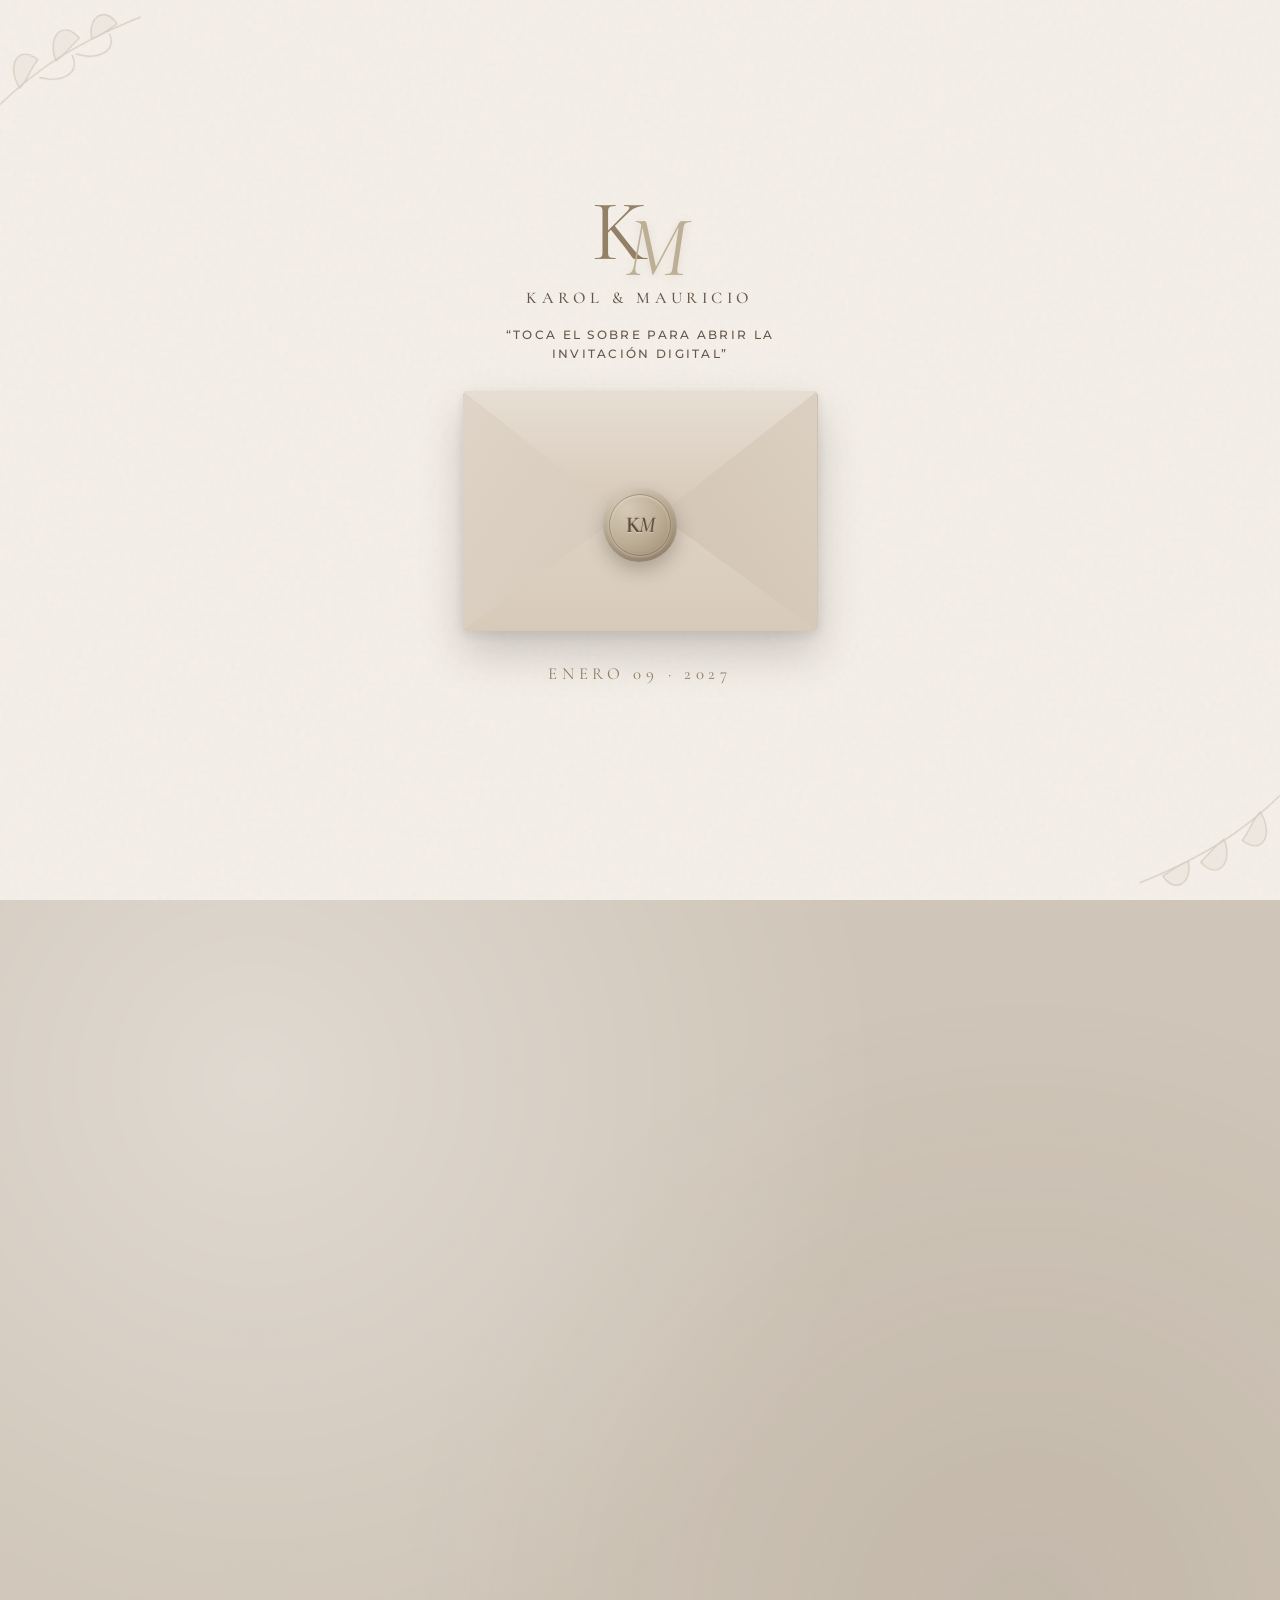
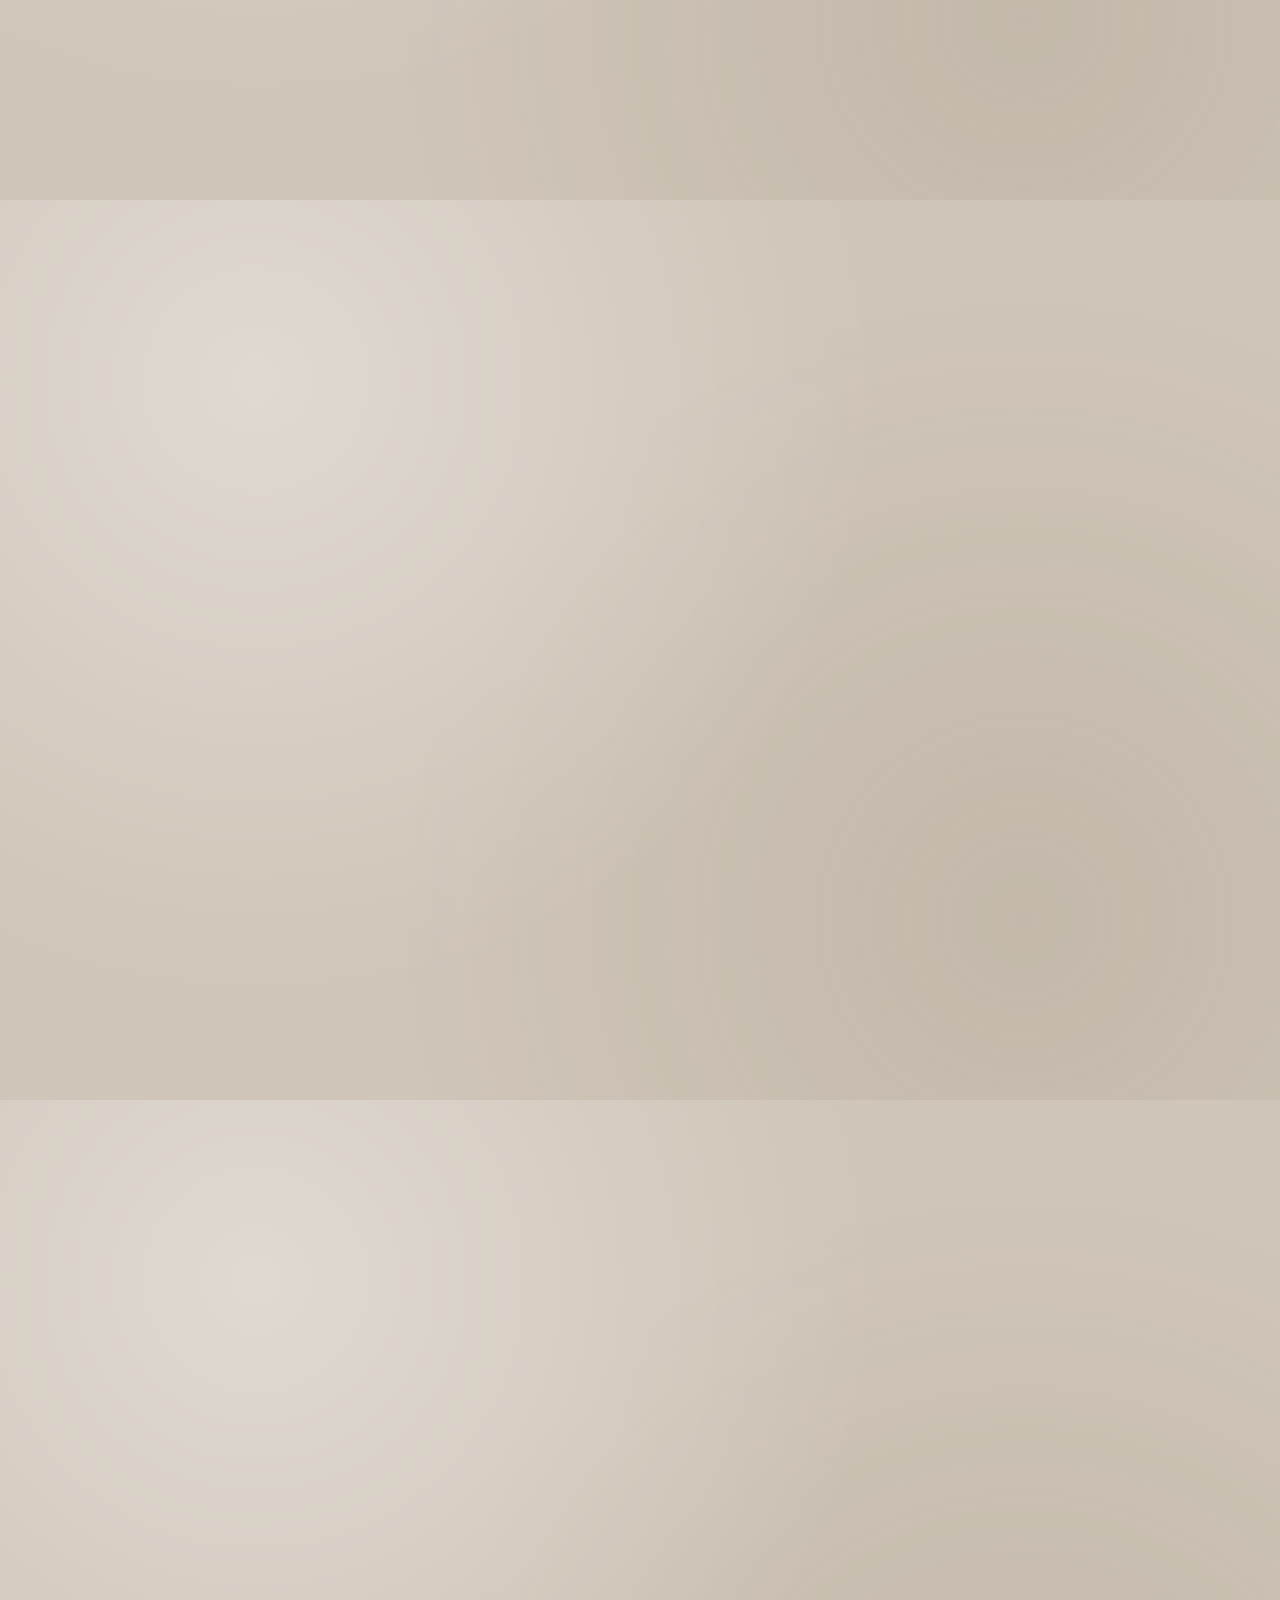
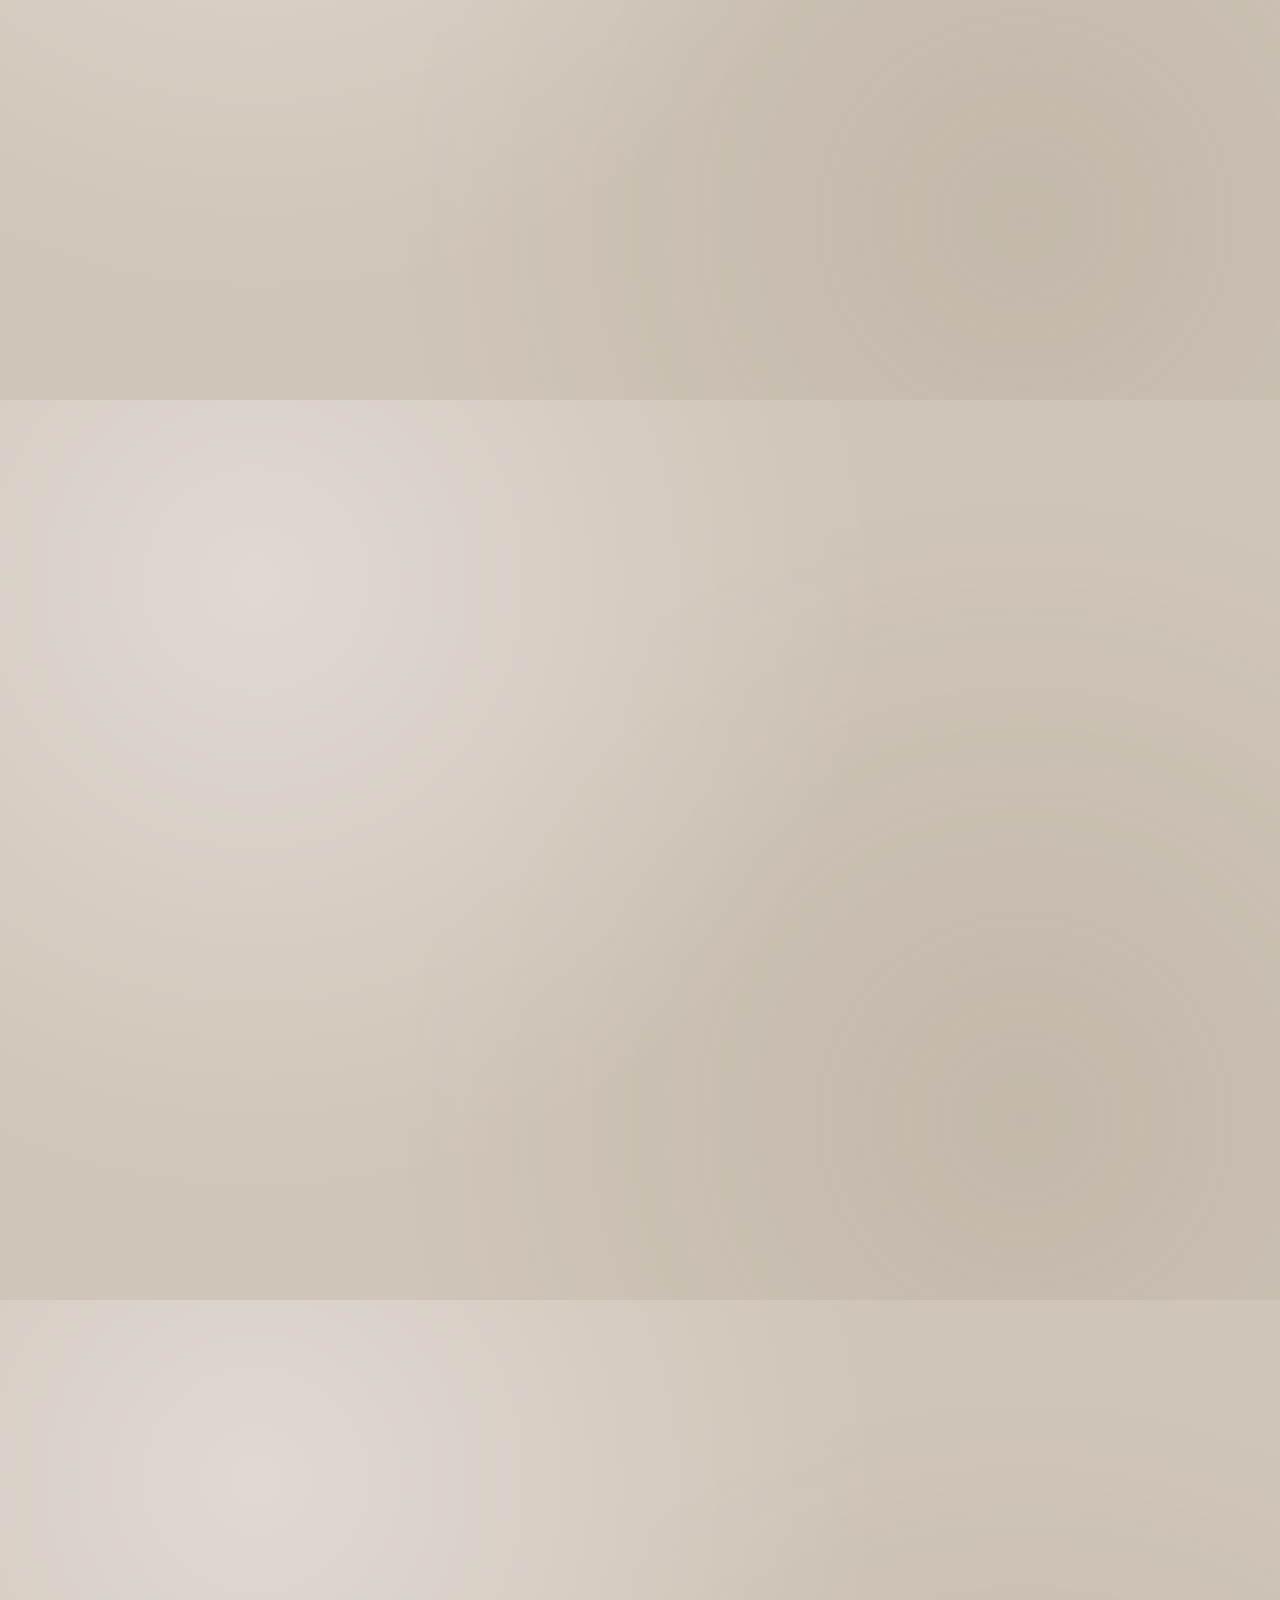
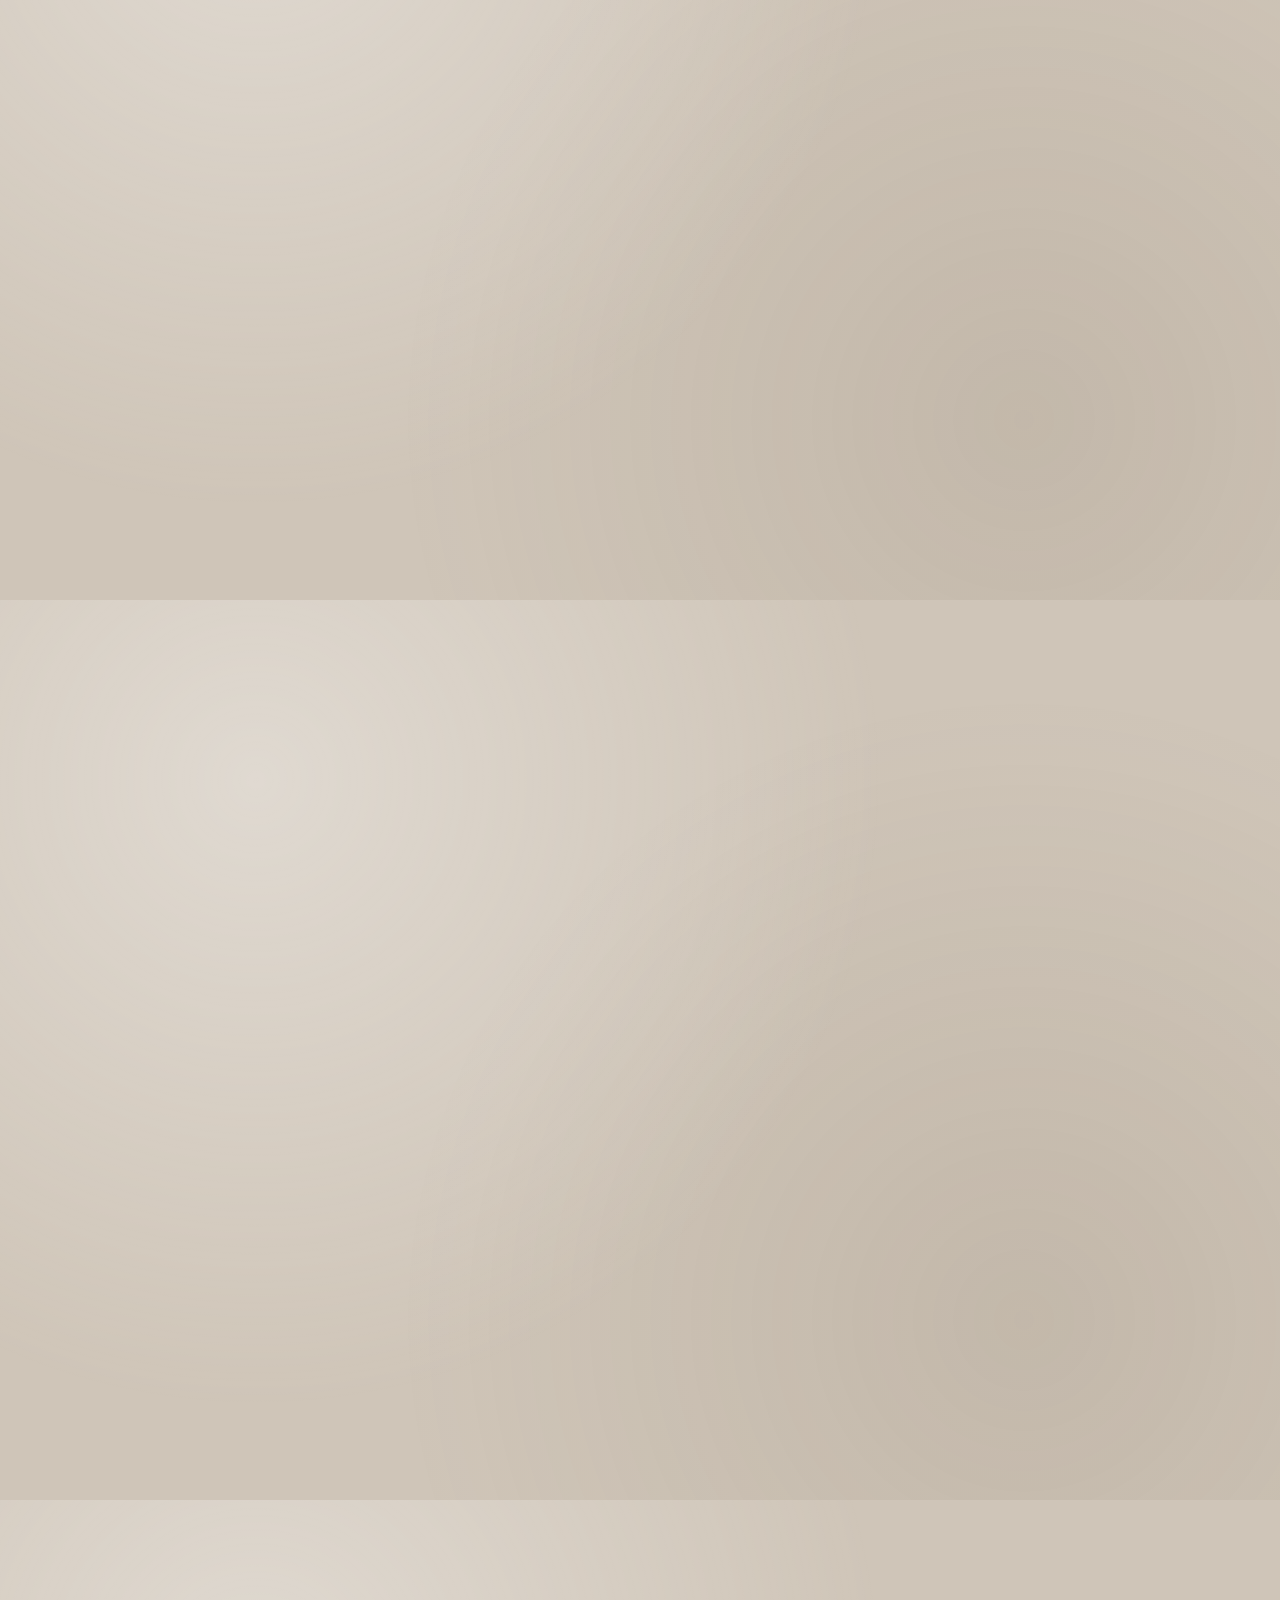
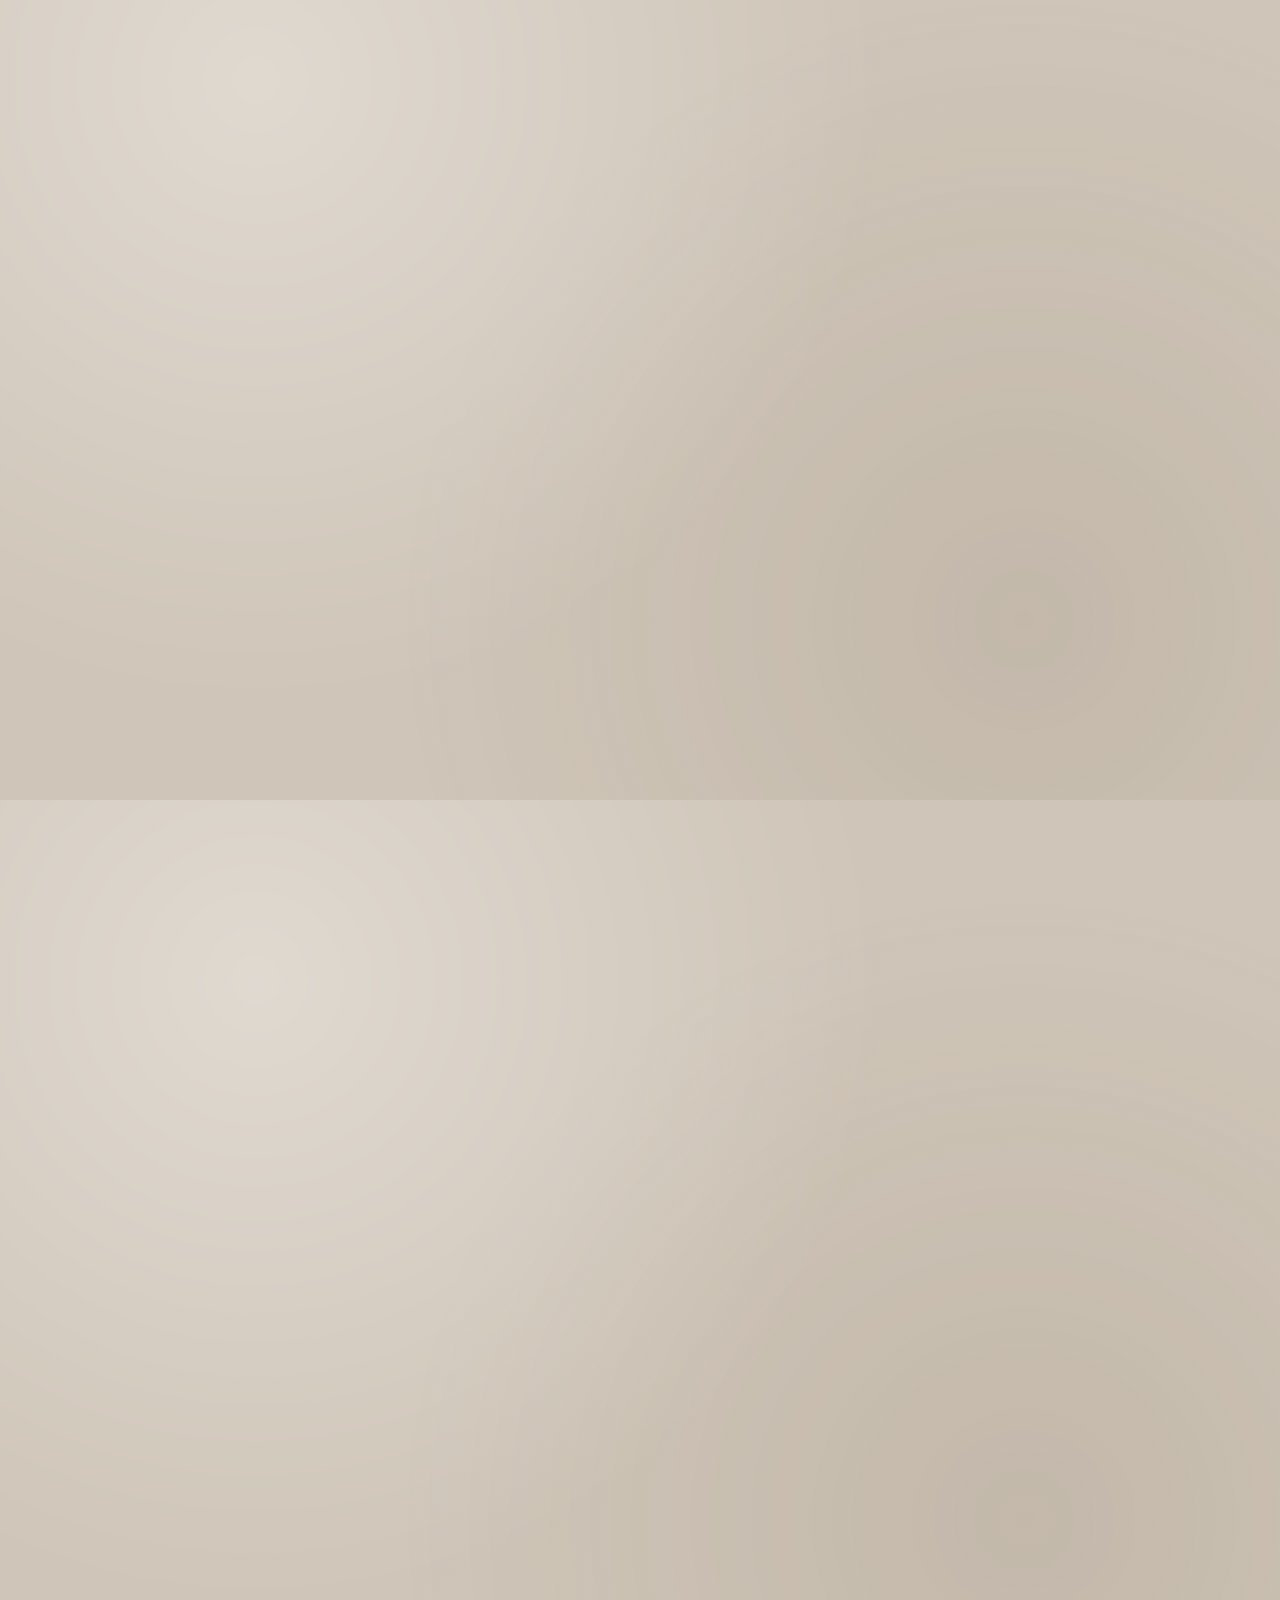
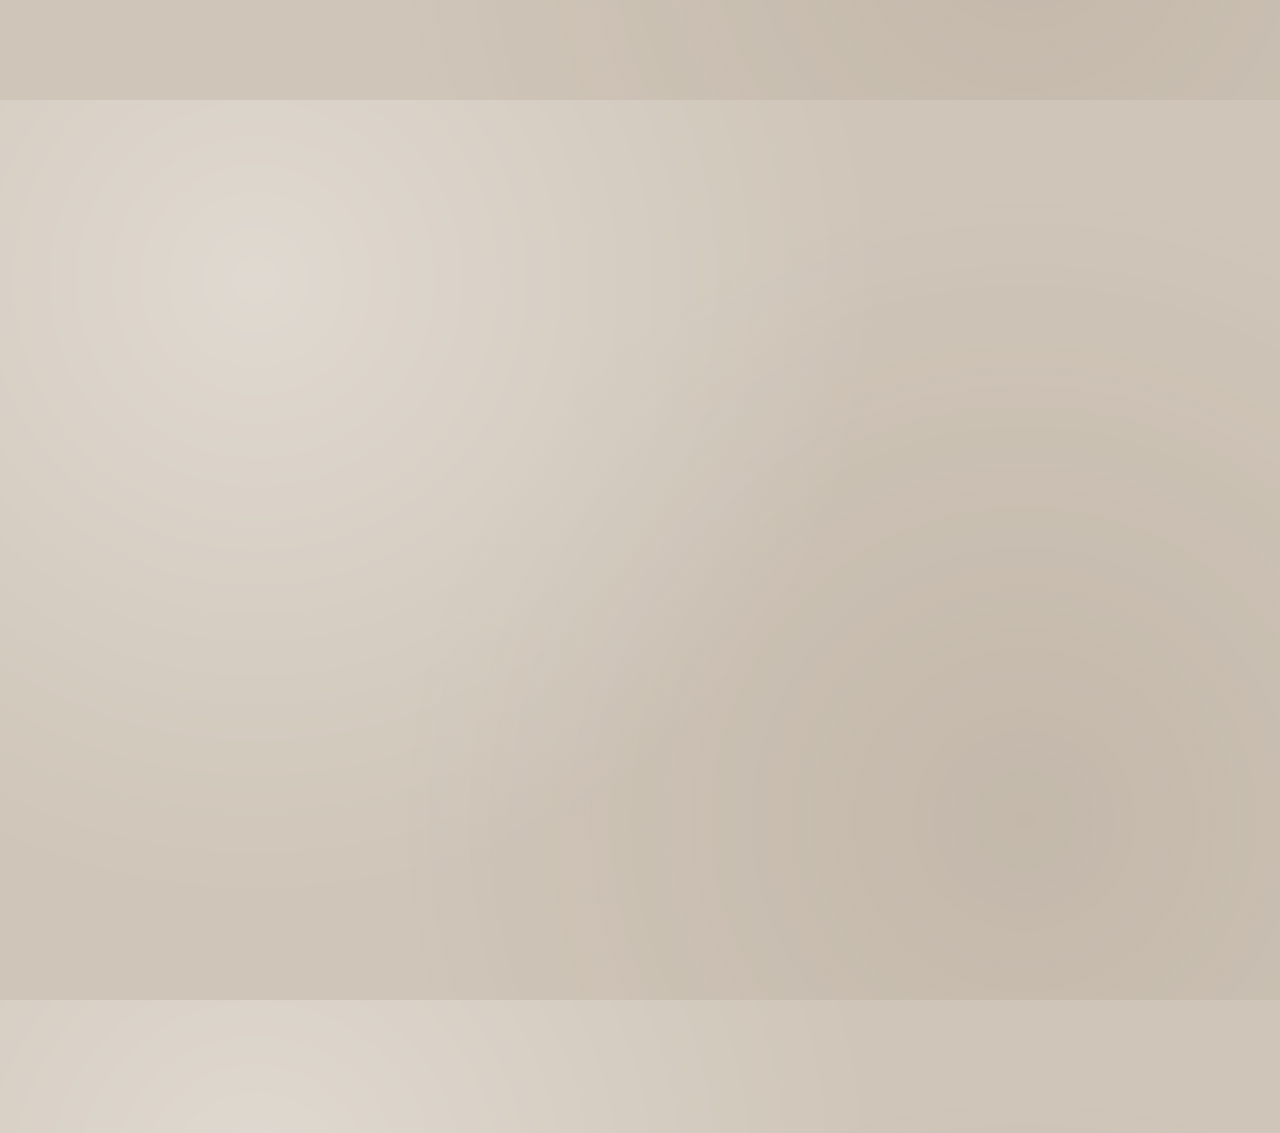
==== index.html @ fa955642 "Invitación de boda Karol y Mauricio - Galería simétrica y mejoras" ====
<!DOCTYPE html>
<html lang="es">
<head>
  <meta charset="UTF-8" />
  <meta name="viewport" content="width=device-width, initial-scale=1.0" />
  <title>Karol &amp; Mauricio · Nuestra Boda · 09 de Enero 2027</title>
  <meta name="description" content="¡Nos casamos! Te invitamos a celebrar la boda de Karol y Mauricio el 9 de enero de 2027." />
  <meta property="og:title" content="Karol &amp; Mauricio · Invitación de Boda" />
  <meta property="og:description" content="Sábado 9 de enero de 2027 · Parroquia de San José y Salón Imperial. ¡Acompáñanos con botas!" />
  <meta property="og:image" content="assets/img/foto-portada.jpg" />

  <!-- Tipografías editoriales Google Fonts -->
  <link rel="preconnect" href="https://fonts.googleapis.com" />
  <link rel="preconnect" href="https://fonts.gstatic.com" crossorigin />
  <link
    href="https://fonts.googleapis.com/css2?family=Cormorant+Garamond:ital,wght@0,400;0,500;0,600;0,700;1,400;1,600&family=Great+Vibes&family=Montserrat:wght@300;400;500;600&display=swap"
    rel="stylesheet"
  />

  <link rel="stylesheet" href="css/styles.css" />
</head>
<body class="locked">

  <!-- Audio de fondo (se configura desde js/config.js) -->
  <audio id="bg-music" loop preload="metadata"></audio>

  <!-- ========================================================
       PANTALLA DE BIENVENIDA: SOBRE 3D CON SELLO DE LACRE
       ======================================================== -->
  <div id="intro-overlay" class="intro-overlay paper-texture" role="dialog" aria-label="Sobre de invitación digital">
    <!-- Ramitas botánicas decorativas -->
    <svg class="intro-botanical intro-botanical--tl" viewBox="0 0 200 200" fill="none" stroke="currentColor" stroke-width="1.3" aria-hidden="true">
      <path d="M20 180 C55 120, 95 75, 170 25" />
      <path d="M55 130 C35 110, 42 82, 68 95 C60 112, 62 120, 55 130Z" fill="currentColor" fill-opacity="0.16"/>
      <path d="M88 92 C72 68, 86 45, 108 62 C98 78, 95 85, 88 92Z" fill="currentColor" fill-opacity="0.16"/>
      <path d="M122 60 C112 38, 128 20, 146 38 C134 50, 130 55, 122 60Z" fill="currentColor" fill-opacity="0.16"/>
      <path d="M74 114 C100 115, 118 100, 104 82" />
      <path d="M108 80 C134 82, 152 68, 140 50" />
    </svg>

    <svg class="intro-botanical intro-botanical--br" viewBox="0 0 200 200" fill="none" stroke="currentColor" stroke-width="1.3" aria-hidden="true">
      <path d="M20 180 C55 120, 95 75, 170 25" />
      <path d="M55 130 C35 110, 42 82, 68 95 C60 112, 62 120, 55 130Z" fill="currentColor" fill-opacity="0.16"/>
      <path d="M88 92 C72 68, 86 45, 108 62 C98 78, 95 85, 88 92Z" fill="currentColor" fill-opacity="0.16"/>
      <path d="M122 60 C112 38, 128 20, 146 38 C134 50, 130 55, 122 60Z" fill="currentColor" fill-opacity="0.16"/>
    </svg>

    <div class="intro-shell">
      <div class="monogram-header">
        <div class="monogram-letters" aria-hidden="true">
          <span class="monogram-k">K</span>
          <span class="monogram-m">M</span>
        </div>
        <p class="monogram-couple">Karol &amp; Mauricio</p>
      </div>

      <p class="intro-instruction">
        &ldquo;Toca el sobre para abrir la invitación digital&rdquo;
      </p>

      <!-- Sobre 3D Interactivo -->
      <div id="envelope-stage" class="envelope-stage" role="button" tabindex="0" aria-label="Abrir sobre de invitación">
        <div class="envelope-body">
          <div class="envelope-interior"></div>

          <!-- Foto emergente desde el interior del sobre -->
          <div class="envelope-photo-card">
            <img src="assets/img/foto-sobre.jpg" alt="Karol y Mauricio" />
            <div class="envelope-photo-monogram">K<span>M</span></div>
          </div>

          <!-- Solapas frontales del bolsillo -->
          <div class="envelope-pocket">
            <div class="envelope-fold-left"></div>
            <div class="envelope-fold-right"></div>
            <div class="envelope-fold-bottom"></div>
          </div>

          <!-- Solapa superior 3D -->
          <div class="envelope-flap"></div>

          <!-- Sello de lacre central -->
          <div class="wax-seal wax-seal--envelope" aria-hidden="true">
            <span class="wax-seal-text">K<em>M</em></span>
          </div>
        </div>
      </div>

      <p class="intro-date-footer">Enero 09 · 2027</p>

      <!-- Etapa 2 tras abrir el sobre -->
      <div class="reveal-panel">
        <div class="date-medallion" aria-label="9 de enero">
          <span class="date-medallion-month">Enero</span>
          <span class="date-medallion-day">09</span>
        </div>

        <div class="reveal-card">
          <div class="wax-seal wax-seal--sm" aria-hidden="true">
            <span class="wax-seal-text">K<em>M</em></span>
          </div>
          <h1 class="reveal-card-names">
            Karol
            <span>&amp;</span>
            Mauricio
          </h1>
          <p class="reveal-card-copy">
            ¡Nos casamos!<br />Y queremos que estés presente
          </p>
          <button id="enter-invitation-btn" class="btn-pill" type="button">
            Ver invitación
          </button>
        </div>
      </div>
    </div>
  </div>

  <!-- Botón flotante de música -->
  <button id="floating-music-btn" class="floating-music-btn" type="button" aria-label="Controlar música"></button>

  <!-- ========================================================
       CONTENIDO PRINCIPAL DE LA INVITACIÓN
       ======================================================== -->
  <main id="invitation" class="invitation-wrapper paper-texture">

    <!-- 1. PORTADA / HERO -->
    <header class="hero-section">
      <img
        class="hero-photo"
        src="assets/img/foto-portada.jpg"
        alt="Karol y Mauricio"
      />
      <div class="hero-scrim"></div>
      <div class="hero-top-badge">Nuestra Boda</div>

      <div class="hero-content">
        <p class="hero-eyebrow">¡Nos casamos!</p>
        <h2 class="hero-names">Karol &amp; Mauricio</h2>
        <p class="hero-date">09 · Enero · 2027</p>
      </div>
    </header>

    <!-- Borde rasgado superior -->
    <div class="torn-edge torn-edge--overlap-bottom" aria-hidden="true">
      <svg viewBox="0 0 600 32" preserveAspectRatio="none">
        <path fill="#e8e0d6" d="M0,18 L24,11 L48,20 L74,9 L102,17 L130,8 L158,19 L186,10 L215,18 L244,7 L276,17 L304,9 L335,19 L366,11 L396,20 L428,8 L458,18 L488,10 L518,19 L552,11 L580,17 L600,12 L600,32 L0,32 Z" />
      </svg>
    </div>

    <!-- 2. REPRODUCTOR DE MÚSICA Y FRASE INICIAL -->
    <section class="music-quote-section reveal-on-scroll">
      <p class="section-label">Escucha aquí nuestra canción</p>

      <div class="music-card">
        <div class="music-controls-row">
          <button id="music-play-btn" class="music-play-btn" type="button" aria-label="Reproducir canción"></button>
          <div class="music-meta">
            <div id="music-title" class="music-title">Mi Primer Amor</div>
            <div id="music-artist" class="music-artist">Grupo Pesado</div>
          </div>
          <div id="eq-bars" class="eq-bars" aria-hidden="true">
            <span></span><span></span><span></span><span></span>
          </div>
        </div>
        <div class="music-progress-wrap">
          <div id="music-progress-bar" class="music-progress-bar" role="slider" aria-label="Progreso de canción">
            <div id="music-progress-fill" class="music-progress-fill"></div>
          </div>
          <span id="music-time" class="music-time">0:00</span>
        </div>
      </div>

      <p class="opening-quote">
        &ldquo;Después de tantos momentos compartidos, hoy damos el paso más bonito: elegirnos para toda la vida.&rdquo;
      </p>
    </section>

    <!-- 3. TARJETA DE PADRES Y PADRINOS -->
    <section class="parents-section reveal-on-scroll">
      <div class="envelope-header-deco" aria-hidden="true"></div>

      <div class="parents-card">
        <div class="parents-seal-wrap">
          <div class="wax-seal" aria-hidden="true">
            <span class="wax-seal-text">K<em>M</em></span>
          </div>
        </div>

        <h2 class="script-heading">¡Nos casamos!</h2>
        <p class="parents-intro">Con la bendición de Dios<br />y de nuestros padres:</p>

        <div class="family-block">
          <p class="family-role">Padres de la Novia</p>
          <p class="family-names">
            Carolina Padilla García<br />
            Florencio Quintero Mejía
          </p>
        </div>

        <div class="ampersand-divider" aria-hidden="true">&amp;</div>

        <div class="family-block" style="margin-top: 8px;">
          <p class="family-role">Padres del Novio</p>
          <p class="family-names">
            Minerva Delgado García<br />
            Javier Espinosa González
          </p>
        </div>

        <div class="ornamental-divider" aria-hidden="true">
          <svg width="20" height="20" viewBox="0 0 24 24" fill="none" stroke="currentColor" stroke-width="1.5">
            <path d="M12 2L14.5 9.5L22 12L14.5 14.5L12 22L9.5 14.5L2 12L9.5 9.5L12 2Z" />
          </svg>
        </div>

        <div class="family-block" style="margin-top: 6px;">
          <p class="family-role">Padrinos de Velación</p>
          <p class="family-names">
            Maricela Marín Valdés<br />
            Jorge Luis Gómez Cruz
          </p>
        </div>
      </div>
    </section>

    <!-- 4. CUENTA REGRESIVA SOBRE FOTO -->
    <section class="countdown-photo-section reveal-on-scroll">
      <div class="countdown-frame">
        <img src="assets/img/foto-pareja-1.jpg" alt="Karol y Mauricio" loading="lazy" />
        <div class="countdown-scrim"></div>

        <div class="countdown-overlay">
          <p id="countdown-label" class="countdown-label">Faltan:</p>
          <div class="countdown-grid" role="timer" aria-live="off">
            <div class="countdown-unit">
              <span id="cd-days" class="countdown-num">00</span>
              <span class="countdown-word">Días</span>
            </div>
            <span class="countdown-sep" aria-hidden="true">:</span>
            <div class="countdown-unit">
              <span id="cd-hours" class="countdown-num">00</span>
              <span class="countdown-word">Horas</span>
            </div>
            <span class="countdown-sep" aria-hidden="true">:</span>
            <div class="countdown-unit">
              <span id="cd-mins" class="countdown-num">00</span>
              <span class="countdown-word">Minutos</span>
            </div>
            <span class="countdown-sep" aria-hidden="true">:</span>
            <div class="countdown-unit">
              <span id="cd-secs" class="countdown-num">00</span>
              <span class="countdown-word">Segundos</span>
            </div>
          </div>
        </div>
      </div>
    </section>

    <!-- 5. MINI CALENDARIO "SAVE THE DATE" -->
    <section class="calendar-section reveal-on-scroll">
      <div class="calendar-card">
        <h3 class="calendar-month-title">Enero</h3>
        <p class="calendar-year-sub">Sábado 09 · 2027</p>

        <div class="calendar-weekdays" aria-hidden="true">
          <span>D</span><span>L</span><span>M</span><span>M</span><span>J</span><span>V</span><span>S</span>
        </div>

        <!-- Enero 2027 empieza en Viernes (5 espacios vacíos de Dom a Jue) -->
        <div class="calendar-days" aria-label="Calendario de Enero 2027, día 9 destacado">
          <span></span><span></span><span></span><span></span><span></span>
          <span>1</span><span>2</span>
          <span>3</span><span>4</span><span>5</span><span>6</span><span>7</span><span>8</span>
          <span class="is-wedding-day" aria-label="9 de enero, día de la boda">9</span>
          <span>10</span><span>11</span><span>12</span><span>13</span><span>14</span><span>15</span><span>16</span>
          <span>17</span><span>18</span><span>19</span><span>20</span><span>21</span><span>22</span><span>23</span>
          <span>24</span><span>25</span><span>26</span><span>27</span><span>28</span><span>29</span><span>30</span>
          <span>31</span>
        </div>

        <div class="calendar-actions">
          <button id="add-to-calendar-btn" class="btn-pill btn-pill--outline" type="button">
            Agregar al calendario
          </button>
        </div>
      </div>
    </section>

    <!-- Borde rasgado hacia banda de frase -->
    <div class="torn-edge" aria-hidden="true">
      <svg viewBox="0 0 600 32" preserveAspectRatio="none">
        <path fill="#f5efe6" d="M0,14 L30,22 L62,10 L96,21 L128,12 L160,20 L195,9 L230,19 L264,11 L298,21 L330,10 L364,19 L398,12 L434,21 L468,9 L504,19 L540,12 L572,20 L600,13 L600,32 L0,32 Z" />
      </svg>
    </div>

    <!-- 6. FRASE ESPECIAL CON SELLO DE LACRE -->
    <section class="quote-band reveal-on-scroll">
      <div class="wax-seal wax-seal--sm quote-band-seal" aria-hidden="true">
        <span class="wax-seal-text">K<em>M</em></span>
      </div>
      <blockquote class="quote-band-text">
        &ldquo;Como llama divina es el fuego ardiente del amor. Ni las muchas aguas pueden apagarlo, ni los ríos pueden extinguirlo.&rdquo;
      </blockquote>
      <p class="quote-band-author">&mdash; Cantares 8:6-7</p>
    </section>

    <div class="torn-edge" aria-hidden="true" style="background: #f5efe6;">
      <svg viewBox="0 0 600 32" preserveAspectRatio="none">
        <path fill="#e8e0d6" d="M0,18 L28,10 L58,20 L92,9 L126,18 L158,11 L192,20 L226,10 L260,18 L294,9 L328,19 L362,11 L396,20 L430,9 L464,18 L498,11 L534,19 L568,10 L600,17 L600,32 L0,32 Z" />
      </svg>
    </div>

    <!-- 7. UBICACIONES: CEREMONIA Y RECEPCIÓN -->
    <section class="venues-section reveal-on-scroll">
      <div class="venues-card-wrapper">
        <div class="date-medallion venues-medallion" aria-hidden="true">
          <span class="date-medallion-month">Enero</span>
          <span class="date-medallion-day">09</span>
        </div>

        <div class="venues-card">
          <!-- Ceremonia Religiosa -->
          <div class="venue-item">
            <svg class="venue-icon" viewBox="0 0 80 80" fill="none" stroke="currentColor" stroke-width="1.8" stroke-linecap="round" stroke-linejoin="round" aria-hidden="true">
              <path d="M40 8v10M36 12h8"/>
              <path d="M31 24l9-7 9 7v11H31V24z"/>
              <path d="M16 42l24-12 24 12"/>
              <path d="M20 40v28h40V40"/>
              <path d="M33 68V52a7 7 0 0 1 14 0v16"/>
              <circle cx="40" cy="30" r="3"/>
              <path d="M12 68h56"/>
            </svg>
            <p class="venue-kicker">Ceremonia Religiosa</p>
            <p class="venue-desc">La misa se celebrará con todo nuestro cariño en:</p>
            <h3 class="venue-name">Parroquia de San José</h3>
            <p class="venue-time">12:00 PM</p>
            <a
              class="btn-pill"
              href="https://www.google.com/maps/place/Parroquia+de+San+Jos%C3%A9/@19.6869454,-100.5618225,16.75z/data=!4m6!3m5!1s0x85d2cbb41226497d:0xf58b7c30394ff9d4!8m2!3d19.6898135!4d-100.5567994!16s%2Fg%2F1tggn_98?entry=ttu&amp;g_ep=EgoyMDI2MTExNy4wIKXMDSoASAFQAw%3D%3D"
              target="_blank"
              rel="noopener noreferrer"
            >
              Ver ubicación
            </a>
          </div>

          <div class="venue-divider" aria-hidden="true"></div>

          <!-- Recepción -->
          <div class="venue-item">
            <svg class="venue-icon" viewBox="0 0 80 80" fill="none" stroke="currentColor" stroke-width="1.8" stroke-linecap="round" stroke-linejoin="round" aria-hidden="true">
              <path d="M26 18l-6 20c-1 5 2 9 7 10 5 1 9-2 10-7l2-18-13-5z"/>
              <path d="M27 48l-4 17M16 64l13 3"/>
              <path d="M54 18l6 20c1 5-2 9-7 10-5 1-9-2-10-7l-2-18 13-5z"/>
              <path d="M53 48l4 17M64 64l-13 3"/>
              <path d="M40 12v-4M33 13l-2-3M47 13l2-3"/>
              <path d="M22 31h14M44 31h14" stroke-opacity="0.5"/>
            </svg>
            <p class="venue-kicker">Recepción</p>
            <p class="venue-desc">Después de la ceremonia te esperamos para celebrar juntos en:</p>
            <h3 class="venue-name">Salón Imperial</h3>
            <p class="venue-time">3:00 PM</p>
            <a
              class="btn-pill"
              href="https://www.google.com/maps/place/Imperial+Salon+Jardin/@19.6867108,-100.5311498,18z/data=!4m6!3m5!1s0x85d2c98046657e8d:0x2300a829b507c0a6!8m2!3d19.6846885!4d-100.5279006!16s%2Fg%2F11c2njrqfs?entry=ttu&amp;g_ep=EgoyMDI2MTExNy4wIKXMDSoASAFQAw%3D%3D"
              target="_blank"
              rel="noopener noreferrer"
            >
              Ver ubicación
            </a>
          </div>
        </div>
      </div>
    </section>

    <!-- Borde rasgado hacia Itinerario -->
    <div class="torn-edge" aria-hidden="true">
      <svg viewBox="0 0 600 32" preserveAspectRatio="none">
        <path fill="#f5efe6" d="M0,15 L34,21 L68,10 L102,19 L136,12 L170,21 L204,10 L238,19 L272,11 L306,20 L340,10 L374,19 L408,11 L442,20 L476,10 L510,18 L544,12 L578,19 L600,13 L600,32 L0,32 Z" />
      </svg>
    </div>

    <!-- 8. ITINERARIO EN CÓDIGO (EDITABLE EN js/config.js) -->
    <section class="itinerary-section" aria-labelledby="itinerary-heading">
      <div class="section-header-center reveal-on-scroll">
        <h2 id="itinerary-heading" class="script-heading">Itinerario</h2>
        <p class="section-subtitle">Acompáñanos en cada momento</p>
      </div>

      <!-- Se renderiza dinámicamente desde WEDDING_CONFIG.itinerary -->
      <div id="itinerary-timeline" class="timeline"></div>
    </section>

    <div class="torn-edge" aria-hidden="true" style="background: #f5efe6;">
      <svg viewBox="0 0 600 32" preserveAspectRatio="none">
        <path fill="#e8e0d6" d="M0,16 L30,10 L64,20 L98,11 L132,19 L166,10 L200,19 L234,11 L268,20 L302,10 L336,19 L370,11 L404,20 L438,10 L472,18 L506,11 L540,19 L574,10 L600,16 L600,32 L0,32 Z" />
      </svg>
    </div>

    <!-- 9. FOTO DESTACADA "SAVE THE DATE" -->
    <section class="featured-photo-section reveal-on-scroll">
      <figure class="featured-polaroid">
        <img
          id="featured-savethedate-img"
          src="assets/img/foto-savethedate.jpg"
          alt="Karol y Mauricio - Save the Date 09/01/27"
          loading="lazy"
        />
        <figcaption class="featured-polaroid-caption">Save the Date · 09 / 01 / 27</figcaption>
      </figure>
    </section>

    <!-- 10. CÓDIGO DE VESTIMENTA (BOTAS) -->
    <section class="dresscode-section reveal-on-scroll">
      <div class="dresscode-card">
        <h2 class="script-heading">Código de Vestimenta</h2>
        <span class="dresscode-badge">¡Con Botas!</span>

        <!-- Ilustración vectorial de botas vaqueras -->
        <svg class="boots-illustration" viewBox="0 0 140 120" fill="none" stroke="currentColor" stroke-width="2.1" stroke-linecap="round" stroke-linejoin="round" aria-hidden="true">
          <!-- Bota trasera (izquierda) -->
          <path d="M36 20 C42 25, 50 25, 56 20 L55 72 L67 84 C72 88, 70 95, 62 95 L26 95 L26 88 L33 84 L36 20 Z" fill="#bdae96" fill-opacity="0.22"/>
          <path d="M26 95 L41 95 L41 101 L26 101 Z" fill="currentColor" fill-opacity="0.18"/>
          <path d="M40 34 C44 42, 48 42, 52 34" stroke-width="1.5"/>
          <path d="M38 48 C43 54, 49 54, 53 48" stroke-width="1.4" stroke-dasharray="2 3"/>
          <!-- Bota delantera (derecha) -->
          <path d="M74 26 C81 31, 90 31, 96 26 L94 78 L112 90 C118 94, 115 102, 105 102 L64 102 L64 95 L71 91 L74 26 Z" fill="#bdae96" fill-opacity="0.34"/>
          <path d="M64 102 L80 102 L80 108 L64 108 Z" fill="currentColor" fill-opacity="0.24"/>
          <path d="M78 40 C83 48, 88 48, 92 40" stroke-width="1.5"/>
          <path d="M76 55 C82 62, 88 62, 93 55" stroke-width="1.4" stroke-dasharray="2 3"/>
          <path d="M90 88 C96 86, 102 89, 106 94" stroke-width="1.4"/>
          <!-- Destellos sutiles -->
          <path d="M116 34v8M112 38h8M22 36v6M19 39h6" stroke="#938167" stroke-width="1.4"/>
        </svg>

        <p class="dresscode-text">
          Viste cómodo y elegante a tu estilo para celebrar y bailar toda la noche con nosotros, solo te pedimos un detalle muy especial: <strong>¡no olvides llevar tus botas!</strong>
        </p>
      </div>
    </section>

    <!-- 11. REGALOS (TEXTO EXACTO DEL VIDEO) -->
    <section class="gift-section reveal-on-scroll">
      <svg class="gift-icon" viewBox="0 0 80 80" fill="none" stroke="currentColor" stroke-width="1.9" stroke-linecap="round" stroke-linejoin="round" aria-hidden="true">
        <rect x="16" y="34" width="48" height="34" rx="2"/>
        <rect x="12" y="24" width="56" height="10" rx="2"/>
        <path d="M40 24v44"/>
        <path d="M40 24 C34 12, 20 12, 22 20 C24 25, 34 24, 40 24 Z"/>
        <path d="M40 24 C46 12, 60 12, 58 20 C56 25, 46 24, 40 24 Z"/>
        <path d="M16 50h48" stroke-opacity="0.35"/>
      </svg>

      <p class="gift-text">
        Tu presencia es nuestro mejor regalo. Si deseas hacernos un detalle, será recibido con mucho cariño.
      </p>
    </section>

    <!-- 12. GALERÍA DE FOTOS -->
    <section class="gallery-section" aria-labelledby="gallery-heading">
      <div class="section-header-center reveal-on-scroll">
        <h2 id="gallery-heading" class="script-heading">Nuestros Momentos</h2>
        <p class="section-subtitle">Toca cualquier foto para ampliarla</p>
      </div>
      <div id="gallery-grid" class="gallery-grid"></div>
    </section>

    <!-- 13. CONFIRMACIÓN POR WHATSAPP -->
    <section class="rsvp-section reveal-on-scroll">
      <div class="rsvp-card">
        <div class="rsvp-wa-badge" aria-hidden="true">
          <svg viewBox="0 0 32 32">
            <path d="M16 3C8.83 3 3 8.83 3 16c0 2.31.61 4.56 1.77 6.53L3 29l6.65-1.74A12.92 12.92 0 0 0 16 29c7.17 0 13-5.83 13-13S23.17 3 16 3zm0 23.62c-2.06 0-4.08-.56-5.84-1.61l-.42-.25-3.95 1.03 1.06-3.85-.27-.44A10.56 10.56 0 0 1 5.38 16C5.38 10.14 10.14 5.38 16 5.38S26.62 10.14 26.62 16 21.86 26.62 16 26.62zm5.81-7.95c-.32-.16-1.88-.93-2.17-1.03-.29-.11-.5-.16-.72.16-.21.32-.82 1.03-1.01 1.24-.19.21-.37.24-.69.08-.32-.16-1.35-.5-2.57-1.59-.95-.85-1.59-1.9-1.78-2.22-.19-.32-.02-.49.14-.65.14-.14.32-.37.48-.56.16-.19.21-.32.32-.53.11-.21.05-.4-.03-.56-.08-.16-.72-1.73-.98-2.37-.26-.62-.52-.54-.72-.55h-.61c-.21 0-.56.08-.85.4-.29.32-1.12 1.09-1.12 2.66s1.14 3.08 1.3 3.3c.16.21 2.25 3.43 5.45 4.81.76.33 1.35.52 1.82.67.76.24 1.46.21 2.01.13.61-.09 1.88-.77 2.15-1.51.27-.74.27-1.38.19-1.51-.08-.13-.29-.21-.61-.37z"/>
          </svg>
        </div>

        <p class="rsvp-text">
          Para hacer de nuestra boda un momento inolvidable, necesitamos saber quiénes nos acompañarán.<br />
          <strong>¿Nos confirmas tu presencia?</strong>
        </p>

        <form id="rsvp-form" class="rsvp-form">
          <input
            id="rsvp-name"
            class="rsvp-input"
            type="text"
            placeholder="Tu nombre completo (opcional)"
            autocomplete="name"
          />
          <select id="rsvp-guests" class="rsvp-select" aria-label="Número de asistentes">
            <option value="1 persona">Asistiré · 1 persona</option>
            <option value="2 personas">Asistiremos · 2 personas</option>
            <option value="3 personas">Asistiremos · 3 personas</option>
            <option value="4 personas">Asistiremos · 4 personas</option>
            <option value="5 o más personas">Asistiremos · 5 o más personas</option>
          </select>
          <button class="btn-pill" type="submit" style="margin-top: 6px;">
            Confirmar por WhatsApp
          </button>
        </form>
      </div>
    </section>

    <!-- 14. CIERRE "¡TE ESPERAMOS!" -->
    <footer class="closing-section reveal-on-scroll">
      <div class="closing-copy">
        <p class="closing-text">
          Nuestra historia no estaría completa sin ti. Acompáñanos a celebrar nuestro amor.
        </p>
        <p class="closing-script">¡Te esperamos!</p>
      </div>

      <div class="torn-edge torn-edge--overlap-top" aria-hidden="true">
        <svg viewBox="0 0 600 32" preserveAspectRatio="none">
          <path fill="#e8e0d6" d="M0,0 L600,0 L600,14 L570,22 L538,11 L504,20 L470,12 L436,21 L402,10 L368,19 L334,11 L300,22 L266,11 L232,20 L198,10 L164,19 L130,11 L96,21 L62,12 L28,20 L0,13 Z" />
        </svg>
      </div>

      <div class="closing-photo-wrap">
        <img src="assets/img/foto-bn-sonrisa.jpg" alt="Karol y Mauricio" loading="lazy" />
        <div class="closing-photo-scrim"></div>
        <div class="closing-footer-stamp">
          <strong>Karol &amp; Mauricio</strong>
          <span>09 · 01 · 2027</span>
        </div>
      </div>
    </footer>
  </main>

  <!-- Lightbox para galería de fotos -->
  <div id="lightbox" class="lightbox" role="dialog" aria-modal="true" aria-label="Visor de foto">
    <button id="lightbox-close" class="lightbox-close" type="button" aria-label="Cerrar">&times;</button>
    <button id="lightbox-prev" class="lightbox-nav lightbox-nav--prev" type="button" aria-label="Anterior">&#8249;</button>
    <img id="lightbox-img" class="lightbox-img" src="" alt="" />
    <button id="lightbox-next" class="lightbox-nav lightbox-nav--next" type="button" aria-label="Siguiente">&#8250;</button>
  </div>

  <script src="js/config.js"></script>
  <script src="js/main.js"></script>
</body>
</html>
---- css/styles.css ----
/* ============================================================
   INVITACIÓN DIGITAL DE BODA — KAROL & MAURICIO
   Paleta: Crema / Lino / Taupe + Acento Café Arena (#bdae96)
   ============================================================ */

:root {
  /* Paleta solicitada (reemplazando verde olivo por #bdae96) */
  --accent: #bdae96;
  --accent-light: #d4c8b4;
  --accent-dark: #938167;
  --accent-deep: #6b5a45;

  /* Fondos tipo papel algodón / lino */
  --bg-desktop: #cfc5b8;
  --bg-page: #e8e0d6;
  --bg-envelope-screen: #f4efe8;
  --bg-card: #fcfaf7;
  --bg-card-soft: #f5efe6;
  --bg-paper-dark: #ded4c7;

  /* Tintas */
  --ink: #382f27;
  --ink-soft: #64574a;
  --ink-muted: #8a7c6d;
  --white: #ffffff;

  /* Tipografías */
  --font-script: "Great Vibes", cursive;
  --font-serif: "Cormorant Garamond", Georgia, serif;
  --font-sans: "Montserrat", -apple-system, BlinkMacSystemFont, "Segoe UI", sans-serif;

  /* Sombras y bordes */
  --shadow-soft: 0 12px 32px rgba(56, 47, 39, 0.10);
  --shadow-card: 0 16px 40px rgba(56, 47, 39, 0.12);
  --shadow-seal: 0 8px 18px rgba(56, 47, 39, 0.28), inset 0 2px 5px rgba(255, 255, 255, 0.35), inset 0 -3px 6px rgba(72, 57, 40, 0.32);
  --radius-lg: 22px;
  --radius-md: 14px;
  --radius-pill: 999px;
}

/* Reset */
*, *::before, *::after {
  box-sizing: border-box;
  margin: 0;
  padding: 0;
}

html {
  scroll-behavior: smooth;
  font-size: 16px;
}

body {
  font-family: var(--font-sans);
  color: var(--ink);
  background-color: var(--bg-desktop);
  min-height: 100vh;
  overflow-x: hidden;
  -webkit-font-smoothing: antialiased;
  background-image:
    radial-gradient(circle at 20% 20%, rgba(255, 255, 255, 0.35) 0%, transparent 50%),
    radial-gradient(circle at 80% 80%, rgba(107, 90, 69, 0.12) 0%, transparent 50%);
}

body.locked {
  overflow: hidden;
  height: 100vh;
}

img {
  display: block;
  max-width: 100%;
}

button, a, input, select {
  font-family: inherit;
}

/* Textura sutil de papel artesanal */
.paper-texture {
  position: relative;
}

.paper-texture::before {
  content: "";
  position: absolute;
  inset: 0;
  pointer-events: none;
  opacity: 0.28;
  background-image: url("data:image/svg+xml,%3Csvg viewBox='0 0 200 200' xmlns='http://www.w3.org/2000/svg'%3E%3Cfilter id='n'%3E%3CfeTurbulence type='fractalNoise' baseFrequency='0.85' numOctaves='3' stitchTiles='stitch'/%3E%3C/filter%3E%3Crect width='100%25' height='100%25' filter='url(%23n)' opacity='0.18'/%3E%3C/svg%3E");
  z-index: 0;
}

/* ============================================================
   PANTALLA 1 & 2: SOBRE 3D INTERACTIVO CON SELLO DE LACRE
   ============================================================ */

.intro-overlay {
  position: fixed;
  inset: 0;
  z-index: 1000;
  display: flex;
  justify-content: center;
  align-items: flex-start;
  background: var(--bg-envelope-screen);
  overflow-y: auto;
  padding: 24px 16px;
  transition: opacity 0.85s cubic-bezier(0.22, 1, 0.36, 1), visibility 0.85s ease;
}

.intro-overlay.is-hidden {
  opacity: 0;
  visibility: hidden;
  pointer-events: none;
}

.intro-shell {
  position: relative;
  z-index: 2;
  width: 100%;
  max-width: 440px;
  margin: auto 0;
  display: flex;
  flex-direction: column;
  align-items: center;
  justify-content: center;
  text-align: center;
  gap: 18px;
  padding: 12px 0 28px;
}

/* Decoraciones botánicas sutiles en esquinas del intro */
.intro-botanical {
  position: fixed;
  width: 180px;
  height: 180px;
  pointer-events: none;
  opacity: 0.32;
  color: var(--accent-dark);
  z-index: 1;
}

.intro-botanical--tl {
  top: -20px;
  left: -25px;
  transform: rotate(12deg);
}

.intro-botanical--br {
  bottom: -20px;
  right: -25px;
  transform: rotate(192deg);
}

/* Monograma superior K & M */
.monogram-header {
  display: flex;
  flex-direction: column;
  align-items: center;
  transition: opacity 0.55s ease, transform 0.65s ease;
}

.intro-overlay.is-opened .monogram-header {
  opacity: 0;
  transform: translateY(-24px) scale(0.92);
  height: 0;
  overflow: hidden;
  margin: 0;
}

.monogram-letters {
  position: relative;
  display: inline-flex;
  align-items: baseline;
  font-family: var(--font-serif);
  color: var(--accent-dark);
  line-height: 0.88;
  user-select: none;
}

.monogram-k {
  font-size: clamp(4.2rem, 15vw, 5.4rem);
  font-weight: 400;
  letter-spacing: -0.04em;
}

.monogram-m {
  font-size: clamp(4.2rem, 15vw, 5.4rem);
  font-style: italic;
  font-weight: 400;
  margin-left: -0.22em;
  transform: translateY(0.18em);
  color: var(--accent);
  text-shadow: 0 2px 10px rgba(147, 129, 103, 0.16);
}

.monogram-couple {
  margin-top: 18px;
  font-family: var(--font-serif);
  font-size: 1.02rem;
  font-weight: 500;
  letter-spacing: 0.28em;
  text-transform: uppercase;
  color: var(--ink-soft);
}

.intro-instruction {
  font-size: 0.72rem;
  font-weight: 500;
  letter-spacing: 0.2em;
  text-transform: uppercase;
  color: var(--ink-soft);
  max-width: 280px;
  line-height: 1.6;
  transition: opacity 0.4s ease, height 0.4s ease;
}

.intro-overlay.is-opened .intro-instruction {
  opacity: 0;
  height: 0;
  overflow: hidden;
  margin: 0;
}

/* Contenedor del sobre 3D */
.envelope-stage {
  position: relative;
  width: min(86vw, 355px);
  margin: 10px auto 6px;
  perspective: 1200px;
  cursor: pointer;
  transition: transform 0.75s cubic-bezier(0.22, 1, 0.36, 1), margin 0.75s ease;
}

.intro-overlay.is-opened .envelope-stage {
  margin-top: 90px;
  cursor: default;
}

.envelope-body {
  position: relative;
  width: 100%;
  aspect-ratio: 1.48 / 1;
  background: linear-gradient(155deg, #d7cbbd 0%, #c8baa8 100%);
  border-radius: 6px;
  box-shadow: 0 22px 44px rgba(56, 47, 39, 0.22), 0 4px 12px rgba(56, 47, 39, 0.10);
  transform-style: preserve-3d;
  transition: transform 0.4s ease;
}

.envelope-stage:not(.is-open):hover .envelope-body {
  transform: translateY(-4px) scale(1.012);
}

/* Interior del sobre */
.envelope-interior {
  position: absolute;
  inset: 0;
  border-radius: 6px;
  background: linear-gradient(180deg, #bcae9a 0%, #cfc3b3 100%);
  overflow: hidden;
}

/* Tarjeta con foto que sale del sobre al abrirse */
.envelope-photo-card {
  position: absolute;
  left: 6%;
  right: 6%;
  bottom: 8%;
  height: 98%;
  border-radius: 6px;
  overflow: hidden;
  background: var(--bg-card);
  box-shadow: 0 10px 28px rgba(45, 36, 28, 0.26);
  transform: translateY(10%) scale(0.95);
  opacity: 0;
  z-index: 2;
  transition: transform 1.05s cubic-bezier(0.22, 1, 0.36, 1) 0.38s, opacity 0.6s ease 0.35s;
}

.envelope-photo-card img {
  width: 100%;
  height: 100%;
  object-fit: cover;
  object-position: center 25%;
}

.envelope-photo-monogram {
  position: absolute;
  bottom: 12px;
  left: 50%;
  transform: translateX(-50%);
  font-family: var(--font-serif);
  font-size: 2.3rem;
  color: rgba(255, 255, 255, 0.92);
  text-shadow: 0 2px 14px rgba(0, 0, 0, 0.45);
  letter-spacing: 0.04em;
  line-height: 1;
}

.envelope-photo-monogram span {
  font-style: italic;
}

.envelope-stage.is-open .envelope-photo-card {
  transform: translateY(-48%) scale(1);
  opacity: 1;
  z-index: 3;
}

/* Bolsillo frontal del sobre (triángulos izquierdo, derecho e inferior) */
.envelope-pocket {
  position: absolute;
  inset: 0;
  z-index: 4;
  pointer-events: none;
  border-radius: 6px;
  overflow: hidden;
}

.envelope-fold-left {
  position: absolute;
  inset: 0;
  background: linear-gradient(125deg, #dfd4c7 0%, #cfc2b2 100%);
  clip-path: polygon(0 0, 52% 52%, 0 100%);
  filter: drop-shadow(2px 0 3px rgba(56, 47, 39, 0.08));
}

.envelope-fold-right {
  position: absolute;
  inset: 0;
  background: linear-gradient(235deg, #dcd0c2 0%, #c9bba9 100%);
  clip-path: polygon(100% 0, 48% 52%, 100% 100%);
  filter: drop-shadow(-2px 0 3px rgba(56, 47, 39, 0.08));
}

.envelope-fold-bottom {
  position: absolute;
  inset: 0;
  background: linear-gradient(0deg, #d7cab9 0%, #e5dcd0 100%);
  clip-path: polygon(0 100%, 50% 46%, 100% 100%);
  filter: drop-shadow(0 -3px 5px rgba(56, 47, 39, 0.12));
}

/* Solapa superior animada en 3D */
.envelope-flap {
  position: absolute;
  top: 0;
  left: 0;
  width: 100%;
  height: 58%;
  z-index: 5;
  transform-origin: top center;
  transform-style: preserve-3d;
  transition: transform 0.85s cubic-bezier(0.32, 0.72, 0, 1);
  pointer-events: none;
}

.envelope-flap::before {
  content: "";
  position: absolute;
  inset: 0;
  background: linear-gradient(180deg, #e7ded3 0%, #d4c6b5 100%);
  clip-path: polygon(0 0, 100% 0, 50% 100%);
  filter: drop-shadow(0 6px 8px rgba(56, 47, 39, 0.16));
  backface-visibility: hidden;
}

.envelope-flap::after {
  content: "";
  position: absolute;
  inset: 0;
  background: linear-gradient(180deg, #c4b5a2 0%, #dbd0c2 100%);
  clip-path: polygon(0 0, 100% 0, 50% 100%);
  transform: rotateY(180deg);
  backface-visibility: hidden;
  filter: drop-shadow(0 -4px 6px rgba(56, 47, 39, 0.18));
}

.envelope-stage.is-open .envelope-flap {
  transform: rotateX(180deg);
  z-index: 1;
}

/* Sello de Lacre 3D (#bdae96) */
.wax-seal {
  position: relative;
  display: inline-flex;
  align-items: center;
  justify-content: center;
  width: 74px;
  height: 74px;
  border-radius: 52% 48% 51% 49% / 49% 52% 48% 51%;
  background: radial-gradient(circle at 32% 28%, #d6cab7 0%, var(--accent) 46%, var(--accent-dark) 100%);
  box-shadow: var(--shadow-seal);
  border: none;
  color: var(--accent-deep);
  user-select: none;
}

.wax-seal::before {
  content: "";
  position: absolute;
  inset: 6px;
  border-radius: 50%;
  border: 1.5px solid rgba(107, 90, 69, 0.42);
  box-shadow: inset 0 1px 3px rgba(255, 255, 255, 0.4), 0 1px 2px rgba(255, 255, 255, 0.25);
}

.wax-seal-text {
  font-family: var(--font-serif);
  font-size: 1.38rem;
  font-weight: 600;
  letter-spacing: -0.04em;
  color: #5d4d3a;
  text-shadow: 0 1px 0 rgba(255, 255, 255, 0.35), 0 -1px 1px rgba(64, 51, 36, 0.32);
  line-height: 1;
}

.wax-seal-text em {
  font-style: italic;
  font-weight: 500;
}

.wax-seal--envelope {
  position: absolute;
  top: 56%;
  left: 50%;
  transform: translate(-50%, -50%);
  z-index: 6;
  cursor: pointer;
  animation: sealPulse 2.6s ease-in-out infinite;
  transition: transform 0.45s ease, opacity 0.4s ease;
}

.envelope-stage.is-open .wax-seal--envelope {
  animation: none;
  transform: translate(-50%, -50%) scale(1.25);
  opacity: 0;
  pointer-events: none;
}

.wax-seal--sm {
  width: 56px;
  height: 56px;
}

.wax-seal--sm .wax-seal-text {
  font-size: 1.05rem;
}

@keyframes sealPulse {
  0%, 100% {
    transform: translate(-50%, -50%) scale(1);
    box-shadow: var(--shadow-seal), 0 0 0 0 rgba(189, 174, 150, 0.55);
  }
  50% {
    transform: translate(-50%, -50%) scale(1.06);
    box-shadow: var(--shadow-seal), 0 0 0 14px rgba(189, 174, 150, 0);
  }
}

.intro-date-footer {
  margin-top: 8px;
  font-family: var(--font-serif);
  font-size: 1.05rem;
  letter-spacing: 0.28em;
  text-transform: uppercase;
  color: var(--accent-dark);
  transition: opacity 0.4s ease;
}

.intro-overlay.is-opened .intro-date-footer {
  opacity: 0;
  height: 0;
  overflow: hidden;
  margin: 0;
}

/* Etapa 2: Tarjeta de Bienvenida tras abrir el sobre */
.reveal-panel {
  width: 100%;
  max-width: 355px;
  display: grid;
  grid-template-columns: auto 1fr;
  align-items: start;
  gap: 12px;
  margin-top: -12px;
  opacity: 0;
  transform: translateY(28px);
  pointer-events: none;
  max-height: 0;
  overflow: visible;
  transition: opacity 0.75s ease 0.55s, transform 0.75s cubic-bezier(0.22, 1, 0.36, 1) 0.55s, max-height 0.75s ease 0.45s;
}

.intro-overlay.is-opened .reveal-panel {
  opacity: 1;
  transform: translateY(0);
  pointer-events: auto;
  max-height: 360px;
}

.date-medallion {
  width: 96px;
  height: 96px;
  border-radius: 50%;
  background: var(--accent);
  color: var(--white);
  display: flex;
  flex-direction: column;
  align-items: center;
  justify-content: center;
  box-shadow: 0 10px 24px rgba(107, 90, 69, 0.22);
  flex-shrink: 0;
}

.date-medallion-month {
  font-family: var(--font-script);
  font-size: 1.5rem;
  line-height: 1;
  margin-bottom: -2px;
}

.date-medallion-day {
  font-family: var(--font-serif);
  font-size: 2.3rem;
  font-weight: 500;
  line-height: 1;
}

.reveal-card {
  position: relative;
  background: var(--bg-card);
  border-radius: 10px;
  padding: 36px 20px 22px;
  box-shadow: var(--shadow-card);
  text-align: center;
  margin-top: 18px;
}

.reveal-card .wax-seal--sm {
  position: absolute;
  top: -28px;
  left: 50%;
  transform: translateX(-50%);
}

.reveal-card-names {
  font-family: var(--font-serif);
  font-size: 1.35rem;
  letter-spacing: 0.14em;
  text-transform: uppercase;
  color: var(--ink);
  line-height: 1.25;
  margin-bottom: 10px;
}

.reveal-card-names span {
  display: block;
  font-size: 1rem;
  font-style: italic;
  color: var(--accent-dark);
}

.reveal-card-copy {
  font-size: 0.72rem;
  letter-spacing: 0.12em;
  line-height: 1.6;
  color: var(--ink-soft);
  text-transform: uppercase;
  margin-bottom: 18px;
}

/* ============================================================
   BOTONES REUTILIZABLES (#bdae96)
   ============================================================ */

.btn-pill {
  display: inline-flex;
  align-items: center;
  justify-content: center;
  gap: 8px;
  background: var(--accent);
  color: var(--white);
  border: 1px solid rgba(147, 129, 103, 0.25);
  border-radius: var(--radius-pill);
  padding: 12px 28px;
  font-size: 0.75rem;
  font-weight: 600;
  letter-spacing: 0.18em;
  text-transform: uppercase;
  text-decoration: none;
  cursor: pointer;
  box-shadow: 0 8px 20px rgba(107, 90, 69, 0.2);
  transition: background-color 0.28s ease, transform 0.25s ease, box-shadow 0.28s ease;
}

.btn-pill:hover, .btn-pill:focus-visible {
  background: var(--accent-dark);
  transform: translateY(-2px);
  box-shadow: 0 12px 24px rgba(107, 90, 69, 0.28);
  outline: none;
}

.btn-pill:active {
  transform: translateY(0);
}

.btn-pill--outline {
  background: transparent;
  color: var(--accent-deep);
  border: 1.5px solid var(--accent-dark);
  box-shadow: none;
}

.btn-pill--outline:hover {
  background: var(--accent);
  color: var(--white);
  border-color: var(--accent);
}

/* ============================================================
   CONTENEDOR PRINCIPAL DE LA INVITACIÓN
   ============================================================ */

.invitation-wrapper {
  width: 100%;
  max-width: 480px;
  margin: 0 auto;
  background: var(--bg-page);
  box-shadow: 0 0 60px rgba(48, 38, 28, 0.2);
  position: relative;
  overflow: hidden;
  opacity: 0;
  transform: translateY(16px);
  transition: opacity 0.9s ease, transform 0.9s ease;
}

.invitation-wrapper.is-visible {
  opacity: 1;
  transform: translateY(0);
}

/* Bordes de papel rasgado (SVG inline crisp) */
.torn-edge {
  display: block;
  width: 100%;
  height: 28px;
  line-height: 0;
  pointer-events: none;
  position: relative;
  z-index: 3;
}

.torn-edge svg {
  width: 100%;
  height: 100%;
  display: block;
}

.torn-edge--overlap-bottom {
  margin-top: -27px;
}

.torn-edge--overlap-top {
  margin-bottom: -27px;
}

/* Animación de entrada al hacer scroll */
.reveal-on-scroll {
  opacity: 0;
  transform: translateY(26px);
  transition: opacity 0.8s cubic-bezier(0.22, 1, 0.36, 1), transform 0.8s cubic-bezier(0.22, 1, 0.36, 1);
}

.reveal-on-scroll.is-inview {
  opacity: 1;
  transform: translateY(0);
}

/* ============================================================
   SECCIÓN 1: HERO PORTADA
   ============================================================ */

.hero-section {
  position: relative;
  width: 100%;
  height: 82vh;
  min-height: 540px;
  max-height: 760px;
  overflow: hidden;
}

.hero-photo {
  width: 100%;
  height: 100%;
  object-fit: cover;
  object-position: center 22%;
  transform: scale(1.03);
  transition: transform 8s ease-out;
}

.invitation-wrapper.is-visible .hero-photo {
  transform: scale(1);
}

.hero-scrim {
  position: absolute;
  inset: 0;
  background: linear-gradient(
    to bottom,
    rgba(35, 28, 22, 0.22) 0%,
    rgba(35, 28, 22, 0.04) 40%,
    rgba(35, 28, 22, 0.45) 78%,
    rgba(35, 28, 22, 0.72) 100%
  );
}

.hero-top-badge {
  position: absolute;
  top: 24px;
  left: 50%;
  transform: translateX(-50%);
  padding: 6px 18px;
  border-radius: var(--radius-pill);
  background: rgba(252, 250, 247, 0.2);
  backdrop-filter: blur(8px);
  -webkit-backdrop-filter: blur(8px);
  border: 1px solid rgba(255, 255, 255, 0.35);
  color: var(--white);
  font-size: 0.68rem;
  letter-spacing: 0.25em;
  text-transform: uppercase;
  white-space: nowrap;
}

.hero-content {
  position: absolute;
  left: 0;
  right: 0;
  bottom: 48px;
  text-align: center;
  padding: 0 24px;
  color: var(--white);
  z-index: 2;
}

.hero-eyebrow {
  font-family: var(--font-script);
  font-size: 2.1rem;
  font-weight: 400;
  opacity: 0.96;
  text-shadow: 0 2px 12px rgba(0, 0, 0, 0.35);
  margin-bottom: 2px;
}

.hero-names {
  font-family: var(--font-serif);
  font-size: clamp(2.15rem, 8.5vw, 2.85rem);
  font-weight: 400;
  letter-spacing: 0.14em;
  text-transform: uppercase;
  text-shadow: 0 4px 18px rgba(0, 0, 0, 0.45);
  line-height: 1.15;
}

.hero-date {
  margin-top: 8px;
  font-size: 0.85rem;
  font-weight: 400;
  letter-spacing: 0.34em;
  text-transform: uppercase;
  opacity: 0.94;
}

/* ============================================================
   SECCIÓN 2: REPRODUCTOR DE MÚSICA Y FRASE INICIAL
   ============================================================ */

.music-quote-section {
  position: relative;
  padding: 34px 28px 42px;
  text-align: center;
  background: var(--bg-page);
}

.section-label {
  font-size: 0.72rem;
  font-weight: 500;
  letter-spacing: 0.22em;
  text-transform: uppercase;
  color: var(--ink-soft);
}

.music-card {
  margin: 16px auto 26px;
  max-width: 340px;
  background: var(--bg-card);
  border-radius: var(--radius-lg);
  padding: 18px 20px;
  box-shadow: var(--shadow-soft);
  border: 1px solid rgba(189, 174, 150, 0.35);
}

.music-controls-row {
  display: flex;
  align-items: center;
  gap: 14px;
}

.music-play-btn {
  width: 50px;
  height: 50px;
  border-radius: 50%;
  border: none;
  background: var(--accent);
  color: var(--white);
  display: inline-flex;
  align-items: center;
  justify-content: center;
  cursor: pointer;
  flex-shrink: 0;
  box-shadow: 0 6px 16px rgba(107, 90, 69, 0.25);
  transition: transform 0.25s ease, background-color 0.25s ease;
}

.music-play-btn:hover {
  background: var(--accent-dark);
  transform: scale(1.05);
}

.music-play-btn svg {
  width: 20px;
  height: 20px;
  fill: currentColor;
}

.music-meta {
  flex: 1;
  text-align: left;
  min-width: 0;
}

.music-title {
  font-family: var(--font-serif);
  font-size: 1.18rem;
  font-weight: 600;
  color: var(--ink);
  white-space: nowrap;
  overflow: hidden;
  text-overflow: ellipsis;
}

.music-artist {
  font-size: 0.72rem;
  letter-spacing: 0.12em;
  text-transform: uppercase;
  color: var(--ink-muted);
}

/* Barras animadas del ecualizador */
.eq-bars {
  display: flex;
  align-items: flex-end;
  gap: 3px;
  height: 18px;
}

.eq-bars span {
  display: block;
  width: 3px;
  height: 5px;
  border-radius: 3px;
  background: var(--accent-dark);
  transition: height 0.2s ease;
}

.eq-bars.is-playing span {
  animation: eqBounce 0.9s ease-in-out infinite alternate;
}

.eq-bars.is-playing span:nth-child(2) { animation-delay: 0.2s; }
.eq-bars.is-playing span:nth-child(3) { animation-delay: 0.45s; }
.eq-bars.is-playing span:nth-child(4) { animation-delay: 0.15s; }

@keyframes eqBounce {
  0% { height: 4px; }
  100% { height: 18px; }
}

.music-progress-wrap {
  margin-top: 14px;
  display: flex;
  align-items: center;
  gap: 10px;
}

.music-progress-bar {
  flex: 1;
  height: 5px;
  background: rgba(189, 174, 150, 0.3);
  border-radius: 99px;
  cursor: pointer;
  overflow: hidden;
  position: relative;
}

.music-progress-fill {
  height: 100%;
  width: 0%;
  background: var(--accent-dark);
  border-radius: 99px;
  transition: width 0.2s linear;
}

.music-time {
  font-size: 0.68rem;
  font-variant-numeric: tabular-nums;
  color: var(--ink-muted);
  min-width: 32px;
  text-align: right;
}

.opening-quote {
  font-family: var(--font-serif);
  font-size: 1.15rem;
  line-height: 1.7;
  color: var(--ink);
  max-width: 350px;
  margin: 0 auto;
  font-style: italic;
}

/* Botón flotante de música mientras se hace scroll */
.floating-music-btn {
  position: fixed;
  right: 18px;
  bottom: 20px;
  z-index: 900;
  width: 48px;
  height: 48px;
  border-radius: 50%;
  border: 2px solid rgba(255, 255, 255, 0.75);
  background: var(--accent);
  color: var(--white);
  box-shadow: 0 8px 22px rgba(56, 47, 39, 0.28);
  display: flex;
  align-items: center;
  justify-content: center;
  cursor: pointer;
  opacity: 0;
  transform: scale(0.8);
  pointer-events: none;
  transition: opacity 0.35s ease, transform 0.35s ease, background-color 0.25s ease;
}

.floating-music-btn.is-visible {
  opacity: 1;
  transform: scale(1);
  pointer-events: auto;
}

.floating-music-btn:hover {
  background: var(--accent-dark);
}

.floating-music-btn svg {
  width: 19px;
  height: 19px;
  fill: currentColor;
}

/* ============================================================
   SECCIÓN 3: TARJETA "¡NOS CASAMOS!" (PADRES Y PADRINOS)
   ============================================================ */

.parents-section {
  position: relative;
  padding: 20px 22px 54px;
  background: var(--bg-page);
}

.envelope-header-deco {
  position: relative;
  width: 100%;
  max-width: 410px;
  height: 124px;
  margin: 0 auto -38px;
  background: linear-gradient(155deg, #c4b39e 0%, #ad9c85 100%);
  border-radius: 8px 8px 0 0;
  border: 1.5px solid rgba(135, 115, 90, 0.45);
  border-bottom: none;
  box-shadow: 0 14px 32px rgba(45, 36, 28, 0.22), 0 3px 8px rgba(45, 36, 28, 0.12);
  overflow: hidden;
  z-index: 1;
}

.envelope-header-deco::before {
  content: "";
  position: absolute;
  inset: 0;
  background: linear-gradient(180deg, #d8cbba 0%, #baa68f 100%);
  clip-path: polygon(0 0, 100% 0, 50% 82%);
  filter: drop-shadow(0 6px 10px rgba(45, 36, 28, 0.28));
}

.envelope-header-deco::after {
  content: "";
  position: absolute;
  inset: 0;
  border-top: 1px solid rgba(255, 255, 255, 0.45);
  pointer-events: none;
}

.parents-card {
  position: relative;
  z-index: 2;
  max-width: 390px;
  margin: 0 auto;
  background: var(--bg-card);
  border-radius: 6px;
  padding: 50px 26px 42px;
  text-align: center;
  box-shadow: var(--shadow-card);
  border: 1px solid rgba(189, 174, 150, 0.35);
}

.parents-card::after {
  content: "";
  position: absolute;
  inset: 10px;
  border: 1px solid rgba(189, 174, 150, 0.38);
  border-radius: 3px;
  pointer-events: none;
}

.parents-seal-wrap {
  position: absolute;
  top: -32px;
  left: 50%;
  transform: translateX(-50%);
  z-index: 4;
}

.script-heading {
  font-family: var(--font-script);
  font-size: clamp(2.4rem, 10vw, 3rem);
  font-weight: 400;
  color: var(--accent-deep);
  line-height: 1.15;
}

.parents-intro {
  margin-top: 8px;
  font-size: 0.72rem;
  font-weight: 500;
  letter-spacing: 0.18em;
  line-height: 1.7;
  text-transform: uppercase;
  color: var(--ink-soft);
}

.family-block {
  margin-top: 24px;
}

.family-role {
  font-size: 0.68rem;
  font-weight: 600;
  letter-spacing: 0.22em;
  text-transform: uppercase;
  color: var(--accent-dark);
  margin-bottom: 8px;
}

.family-names {
  font-family: var(--font-serif);
  font-size: 1.24rem;
  font-weight: 500;
  line-height: 1.55;
  color: var(--ink);
}

.ampersand-divider {
  font-family: var(--font-script);
  font-size: 2rem;
  color: var(--accent-dark);
  margin: 10px 0 4px;
  line-height: 1;
}

.ornamental-divider {
  display: flex;
  align-items: center;
  justify-content: center;
  gap: 12px;
  margin: 26px auto 18px;
  color: var(--accent);
}

.ornamental-divider::before,
.ornamental-divider::after {
  content: "";
  height: 1px;
  width: 58px;
  background: linear-gradient(90deg, transparent, var(--accent), transparent);
}

/* ============================================================
   SECCIÓN 4: CUENTA REGRESIVA SOBRE FOTO + MINI CALENDARIO
   ============================================================ */

.countdown-photo-section {
  position: relative;
  width: 100%;
  padding: 0;
}

.countdown-frame {
  position: relative;
  width: 100%;
  height: 540px;
  overflow: hidden;
}

.countdown-frame img {
  width: 100%;
  height: 100%;
  object-fit: cover;
  object-position: center 20%;
}

.countdown-scrim {
  position: absolute;
  inset: 0;
  background: linear-gradient(
    to bottom,
    rgba(35, 28, 22, 0.05) 45%,
    rgba(35, 28, 22, 0.52) 72%,
    rgba(28, 22, 17, 0.84) 100%
  );
}

.countdown-overlay {
  position: absolute;
  left: 0;
  right: 0;
  bottom: 38px;
  padding: 0 20px;
  text-align: center;
  color: var(--white);
  z-index: 2;
}

.countdown-label {
  font-family: var(--font-serif);
  font-size: 1.05rem;
  letter-spacing: 0.34em;
  text-transform: uppercase;
  margin-bottom: 10px;
  opacity: 0.92;
}

.countdown-grid {
  display: flex;
  justify-content: center;
  align-items: baseline;
  gap: 6px;
}

.countdown-unit {
  min-width: 68px;
  display: flex;
  flex-direction: column;
  align-items: center;
}

.countdown-num {
  font-family: var(--font-serif);
  font-size: clamp(2.2rem, 9vw, 2.9rem);
  font-weight: 500;
  line-height: 1;
  font-variant-numeric: tabular-nums;
  text-shadow: 0 3px 14px rgba(0, 0, 0, 0.4);
}

.countdown-sep {
  font-family: var(--font-serif);
  font-size: 1.9rem;
  opacity: 0.72;
  transform: translateY(-10px);
}

.countdown-word {
  margin-top: 6px;
  font-size: 0.62rem;
  letter-spacing: 0.2em;
  text-transform: uppercase;
  opacity: 0.88;
}

/* Mini Calendario "Save the Date" */
.calendar-section {
  background: var(--bg-page);
  padding: 40px 24px 36px;
  text-align: center;
}

.calendar-card {
  max-width: 370px;
  margin: 0 auto;
  background: var(--bg-card);
  border-radius: var(--radius-lg);
  padding: 28px 22px 26px;
  box-shadow: var(--shadow-soft);
  border: 1px solid rgba(189, 174, 150, 0.32);
}

.calendar-month-title {
  font-family: var(--font-serif);
  font-size: 1.65rem;
  font-weight: 500;
  letter-spacing: 0.16em;
  text-transform: uppercase;
  color: var(--ink);
}

.calendar-year-sub {
  font-size: 0.72rem;
  letter-spacing: 0.28em;
  color: var(--accent-dark);
  margin-top: 2px;
  margin-bottom: 18px;
}

.calendar-weekdays,
.calendar-days {
  display: grid;
  grid-template-columns: repeat(7, 1fr);
  gap: 6px;
  text-align: center;
}

.calendar-weekdays span {
  font-size: 0.66rem;
  font-weight: 600;
  letter-spacing: 0.1em;
  color: var(--ink-muted);
  padding-bottom: 6px;
}

.calendar-days span {
  font-family: var(--font-serif);
  font-size: 1.05rem;
  height: 36px;
  display: flex;
  align-items: center;
  justify-content: center;
  color: var(--ink-soft);
  border-radius: 50%;
}

.calendar-days span.is-wedding-day {
  background: var(--accent);
  color: var(--white);
  font-weight: 700;
  position: relative;
  box-shadow: 0 4px 12px rgba(107, 90, 69, 0.3);
}

.calendar-days span.is-wedding-day::after {
  content: "";
  position: absolute;
  inset: -4px;
  border-radius: 50%;
  border: 1.5px dashed var(--accent-dark);
}

.calendar-actions {
  margin-top: 22px;
}

/* ============================================================
   SECCIÓN 5: FRASE CON SELLO DE LACRE
   ============================================================ */

.quote-band {
  position: relative;
  background: var(--bg-card-soft);
  padding: 46px 28px 46px;
  text-align: center;
}

.quote-band-seal {
  margin: -12px auto 18px;
}

.quote-band-text {
  font-family: var(--font-serif);
  font-size: 1.2rem;
  line-height: 1.75;
  color: var(--ink);
  max-width: 350px;
  margin: 0 auto;
}

.quote-band-author {
  margin-top: 12px;
  font-size: 0.7rem;
  font-weight: 500;
  letter-spacing: 0.24em;
  text-transform: uppercase;
  color: var(--accent-dark);
}

/* ============================================================
   SECCIÓN 6: UBICACIONES (CEREMONIA Y RECEPCIÓN)
   ============================================================ */

.venues-section {
  position: relative;
  padding: 58px 22px 48px;
  background: var(--bg-page);
}

.venues-card-wrapper {
  position: relative;
  max-width: 390px;
  margin: 0 auto;
}

.venues-medallion {
  position: absolute;
  top: -42px;
  right: -8px;
  z-index: 4;
}

.venues-card {
  background: var(--bg-card);
  border-radius: 10px;
  padding: 46px 26px 40px;
  text-align: center;
  box-shadow: var(--shadow-card);
  border: 1px solid rgba(189, 174, 150, 0.35);
}

.venue-item {
  padding: 8px 0;
}

.venue-icon {
  width: 66px;
  height: 66px;
  margin: 0 auto 14px;
  color: var(--accent-dark);
}

.venue-kicker {
  font-size: 0.7rem;
  font-weight: 600;
  letter-spacing: 0.24em;
  text-transform: uppercase;
  color: var(--accent-dark);
  margin-bottom: 6px;
}

.venue-desc {
  font-size: 0.8rem;
  line-height: 1.7;
  letter-spacing: 0.08em;
  text-transform: uppercase;
  color: var(--ink-soft);
  max-width: 300px;
  margin: 0 auto 8px;
}

.venue-name {
  font-family: var(--font-serif);
  font-size: 1.55rem;
  font-weight: 600;
  color: var(--ink);
  margin-bottom: 6px;
}

.venue-time {
  font-family: var(--font-serif);
  font-size: 1.25rem;
  font-weight: 600;
  letter-spacing: 0.14em;
  color: var(--accent-deep);
  margin-bottom: 18px;
}

.venue-divider {
  width: 80px;
  height: 1px;
  background: linear-gradient(90deg, transparent, var(--accent), transparent);
  margin: 30px auto;
}

/* ============================================================
   SECCIÓN 7: ITINERARIO INTERACTIVO (100% CÓDIGO)
   ============================================================ */

.itinerary-section {
  position: relative;
  padding: 48px 20px 56px;
  background: var(--bg-card-soft);
}

.section-header-center {
  text-align: center;
  margin-bottom: 34px;
}

.section-subtitle {
  margin-top: 4px;
  font-size: 0.72rem;
  letter-spacing: 0.24em;
  text-transform: uppercase;
  color: var(--ink-muted);
}

.timeline {
  position: relative;
  max-width: 400px;
  margin: 0 auto;
  padding: 12px 0;
}

/* Línea central vertical */
.timeline::before {
  content: "";
  position: absolute;
  top: 26px;
  bottom: 26px;
  left: 50%;
  width: 2px;
  transform: translateX(-50%);
  background: linear-gradient(to bottom, var(--accent-light), var(--accent-deep) 15%, var(--accent-deep) 85%, var(--accent-light));
}

.timeline-item {
  position: relative;
  display: grid;
  grid-template-columns: 1fr 34px 1fr;
  align-items: center;
  margin-bottom: 34px;
}

.timeline-item:last-child {
  margin-bottom: 0;
}

.timeline-dot {
  grid-column: 2;
  justify-self: center;
  width: 16px;
  height: 16px;
  border-radius: 50%;
  background: var(--accent-deep);
  border: 3px solid var(--bg-card-soft);
  box-shadow: 0 0 0 2px var(--accent);
  z-index: 2;
}

.timeline-side {
  padding: 0 10px;
}

.timeline-side--left {
  grid-column: 1;
  text-align: right;
}

.timeline-side--right {
  grid-column: 3;
  text-align: left;
}

.timeline-icon-box {
  display: inline-flex;
  align-items: center;
  justify-content: center;
  width: 74px;
  height: 74px;
  color: var(--accent-deep);
}

.timeline-icon-box svg {
  width: 68px;
  height: 68px;
}

.timeline-time {
  font-family: var(--font-serif);
  font-size: 0.98rem;
  font-weight: 700;
  letter-spacing: 0.04em;
  color: var(--accent-deep);
  line-height: 1.25;
}

.timeline-title {
  margin-top: 3px;
  font-family: var(--font-serif);
  font-size: 1.05rem;
  font-weight: 600;
  letter-spacing: 0.06em;
  color: var(--ink);
  line-height: 1.25;
}

.timeline-sub {
  margin-top: 3px;
  font-size: 0.7rem;
  color: var(--ink-muted);
  line-height: 1.4;
}

/* ============================================================
   SECCIÓN 8: FOTO DESTACADA "SAVE THE DATE" + GALERÍA LIGHTBOX
   ============================================================ */

.featured-photo-section {
  position: relative;
  background: var(--bg-page);
  padding: 40px 22px 20px;
}

.featured-polaroid {
  max-width: 390px;
  margin: 0 auto;
  background: var(--bg-card);
  padding: 12px 12px 24px;
  border-radius: 8px;
  box-shadow: var(--shadow-card);
  text-align: center;
}

.featured-polaroid img {
  width: 100%;
  border-radius: 4px;
  aspect-ratio: 3 / 4;
  object-fit: cover;
  cursor: pointer;
}

.featured-polaroid-caption {
  margin-top: 14px;
  font-family: var(--font-script);
  font-size: 1.85rem;
  color: var(--accent-deep);
}

.gallery-section {
  padding: 36px 18px 50px;
  background: var(--bg-page);
}

.gallery-grid {
  display: grid;
  grid-template-columns: repeat(2, 1fr);
  grid-auto-flow: dense;
  gap: 12px;
  max-width: 440px;
  margin: 0 auto;
}

.gallery-thumb {
  position: relative;
  border-radius: 12px;
  overflow: hidden;
  background: var(--bg-paper-dark, #e2d9cd);
  cursor: pointer;
  box-shadow: 0 4px 16px rgba(56, 47, 39, 0.12);
  border: 1px solid rgba(189, 174, 150, 0.3);
  aspect-ratio: 4 / 5;
  transition: transform 0.3s cubic-bezier(0.2, 0, 0, 1), box-shadow 0.3s ease;
}

.gallery-thumb--wide {
  grid-column: span 2;
  aspect-ratio: 16 / 10;
}

/* Si una foto queda sola al final, abarca las dos columnas automáticamente sin dejar huecos */
.gallery-thumb:last-child:nth-child(odd) {
  grid-column: span 2;
  aspect-ratio: 16 / 10;
}

.gallery-thumb img {
  width: 100%;
  height: 100%;
  object-fit: cover;
  object-position: center 25%;
  display: block;
  transition: transform 0.55s cubic-bezier(0.25, 1, 0.5, 1);
}

.gallery-thumb:hover,
.gallery-thumb:focus-visible {
  transform: translateY(-2px);
  box-shadow: 0 8px 24px rgba(56, 47, 39, 0.22);
}

.gallery-thumb:hover img,
.gallery-thumb:focus-visible img {
  transform: scale(1.06);
}

/* Overlay con icono de ampliación */
.gallery-thumb-overlay {
  position: absolute;
  inset: 0;
  background: linear-gradient(to top, rgba(25, 20, 16, 0.45) 0%, transparent 55%);
  display: flex;
  align-items: flex-end;
  justify-content: flex-end;
  padding: 10px;
  color: #fff;
  opacity: 0;
  transition: opacity 0.3s ease;
  pointer-events: none;
}

.gallery-thumb:hover .gallery-thumb-overlay,
.gallery-thumb:focus-visible .gallery-thumb-overlay {
  opacity: 1;
}

.gallery-thumb-icon {
  width: 20px;
  height: 20px;
  filter: drop-shadow(0 2px 4px rgba(0, 0, 0, 0.5));
}

/* Lightbox modal */
.lightbox {
  position: fixed;
  inset: 0;
  z-index: 1200;
  background: rgba(25, 20, 16, 0.92);
  backdrop-filter: blur(6px);
  display: flex;
  align-items: center;
  justify-content: center;
  padding: 20px;
  opacity: 0;
  visibility: hidden;
  transition: opacity 0.3s ease, visibility 0.3s ease;
}

.lightbox.is-open {
  opacity: 1;
  visibility: visible;
}

.lightbox-img {
  max-width: 92vw;
  max-height: 82vh;
  border-radius: 8px;
  box-shadow: 0 20px 60px rgba(0, 0, 0, 0.6);
  object-fit: contain;
}

.lightbox-close,
.lightbox-nav {
  position: fixed;
  background: rgba(255, 255, 255, 0.14);
  color: var(--white);
  border: 1px solid rgba(255, 255, 255, 0.25);
  border-radius: 50%;
  width: 44px;
  height: 44px;
  display: flex;
  align-items: center;
  justify-content: center;
  cursor: pointer;
  font-size: 1.4rem;
  transition: background-color 0.2s ease;
}

.lightbox-close:hover,
.lightbox-nav:hover {
  background: var(--accent);
}

.lightbox-close {
  top: 20px;
  right: 20px;
}

.lightbox-nav--prev { left: 16px; top: 50%; transform: translateY(-50%); }
.lightbox-nav--next { right: 16px; top: 50%; transform: translateY(-50%); }

/* ============================================================
   SECCIÓN 9: CÓDIGO DE VESTIMENTA (BOTAS)
   ============================================================ */

.dresscode-section {
  padding: 18px 22px 44px;
  background: var(--bg-page);
}

.dresscode-card {
  position: relative;
  max-width: 390px;
  margin: 0 auto;
  background: var(--bg-card-soft);
  border-radius: var(--radius-lg);
  padding: 40px 26px 38px;
  text-align: center;
  box-shadow: var(--shadow-soft);
  border: 1px solid rgba(189, 174, 150, 0.42);
  overflow: hidden;
}

.dresscode-badge {
  display: inline-block;
  margin-top: 8px;
  padding: 6px 18px;
  border-radius: var(--radius-pill);
  background: rgba(189, 174, 150, 0.26);
  color: var(--accent-deep);
  font-size: 0.74rem;
  font-weight: 600;
  letter-spacing: 0.22em;
  text-transform: uppercase;
}

.boots-illustration {
  width: 140px;
  height: 120px;
  margin: 20px auto 16px;
  color: var(--accent-deep);
}

.dresscode-text {
  font-size: 0.8rem;
  line-height: 1.8;
  letter-spacing: 0.08em;
  text-transform: uppercase;
  color: var(--ink-soft);
  max-width: 300px;
  margin: 0 auto;
}

/* ============================================================
   SECCIÓN 10: REGALOS (TEXTO EXACTO DEL VIDEO)
   ============================================================ */

.gift-section {
  padding: 20px 28px 46px;
  text-align: center;
  background: var(--bg-page);
}

.gift-icon {
  width: 76px;
  height: 76px;
  margin: 0 auto 18px;
  color: var(--accent-deep);
}

.gift-text {
  font-size: 0.82rem;
  font-weight: 500;
  letter-spacing: 0.12em;
  line-height: 1.85;
  text-transform: uppercase;
  color: var(--ink);
  max-width: 330px;
  margin: 0 auto;
}

/* ============================================================
   SECCIÓN 11: CONFIRMACIÓN POR WHATSAPP (RSVP)
   ============================================================ */

.rsvp-section {
  padding: 36px 22px 54px;
  background: var(--bg-page);
}

.rsvp-card {
  position: relative;
  max-width: 390px;
  margin: 0 auto;
  background: var(--bg-card);
  border-radius: 12px;
  padding: 52px 26px 34px;
  text-align: center;
  box-shadow: var(--shadow-card);
  border: 1px solid rgba(189, 174, 150, 0.36);
}

.rsvp-wa-badge {
  position: absolute;
  top: -34px;
  left: 50%;
  transform: translateX(-50%);
  width: 68px;
  height: 68px;
  border-radius: 50%;
  background: var(--accent);
  color: var(--white);
  display: flex;
  align-items: center;
  justify-content: center;
  box-shadow: 0 10px 22px rgba(107, 90, 69, 0.25);
  border: 4px solid var(--bg-page);
}

.rsvp-wa-badge svg {
  width: 32px;
  height: 32px;
  fill: currentColor;
}

.rsvp-text {
  font-size: 0.8rem;
  line-height: 1.8;
  letter-spacing: 0.11em;
  text-transform: uppercase;
  color: var(--ink-soft);
  margin-bottom: 22px;
}

.rsvp-form {
  display: flex;
  flex-direction: column;
  gap: 12px;
  margin-bottom: 20px;
}

.rsvp-input,
.rsvp-select {
  width: 100%;
  padding: 12px 14px;
  border-radius: 10px;
  border: 1px solid rgba(189, 174, 150, 0.6);
  background: var(--bg-card-soft);
  color: var(--ink);
  font-size: 0.85rem;
  outline: none;
  transition: border-color 0.25s ease, box-shadow 0.25s ease;
}

.rsvp-input:focus,
.rsvp-select:focus {
  border-color: var(--accent-dark);
  box-shadow: 0 0 0 3px rgba(189, 174, 150, 0.25);
}

.rsvp-input::placeholder {
  color: var(--ink-muted);
}

/* ============================================================
   SECCIÓN 12: CIERRE "¡TE ESPERAMOS!"
   ============================================================ */

.closing-section {
  background: var(--bg-page);
  text-align: center;
  padding-top: 14px;
}

.closing-copy {
  padding: 0 28px 26px;
}

.closing-text {
  font-size: 0.78rem;
  letter-spacing: 0.14em;
  line-height: 1.85;
  text-transform: uppercase;
  color: var(--ink-soft);
  max-width: 320px;
  margin: 0 auto 12px;
}

.closing-script {
  font-family: var(--font-script);
  font-size: clamp(2.8rem, 11vw, 3.5rem);
  color: var(--accent-deep);
  line-height: 1.15;
}

.closing-photo-wrap {
  position: relative;
  width: 100%;
  height: 520px;
  overflow: hidden;
}

.closing-photo-wrap img {
  width: 100%;
  height: 100%;
  object-fit: cover;
  object-position: center 20%;
}

.closing-photo-scrim {
  position: absolute;
  inset: 0;
  background: linear-gradient(to bottom, transparent 60%, rgba(28, 22, 17, 0.72) 100%);
}

.closing-footer-stamp {
  position: absolute;
  bottom: 24px;
  left: 0;
  right: 0;
  text-align: center;
  color: rgba(255, 255, 255, 0.92);
  z-index: 2;
}

.closing-footer-stamp strong {
  display: block;
  font-family: var(--font-serif);
  font-size: 1.35rem;
  font-weight: 500;
  letter-spacing: 0.22em;
  text-transform: uppercase;
}

.closing-footer-stamp span {
  font-size: 0.68rem;
  letter-spacing: 0.3em;
  opacity: 0.85;
}

/* ============================================================
   AJUSTES RESPONSIVOS MÓVILES PEQUEÑOS
   ============================================================ */

@media (max-width: 380px) {
  .countdown-unit { min-width: 56px; }
  .date-medallion { width: 82px; height: 82px; }
  .date-medallion-day { font-size: 1.9rem; }
  .timeline-icon-box svg { width: 54px; height: 54px; }
}
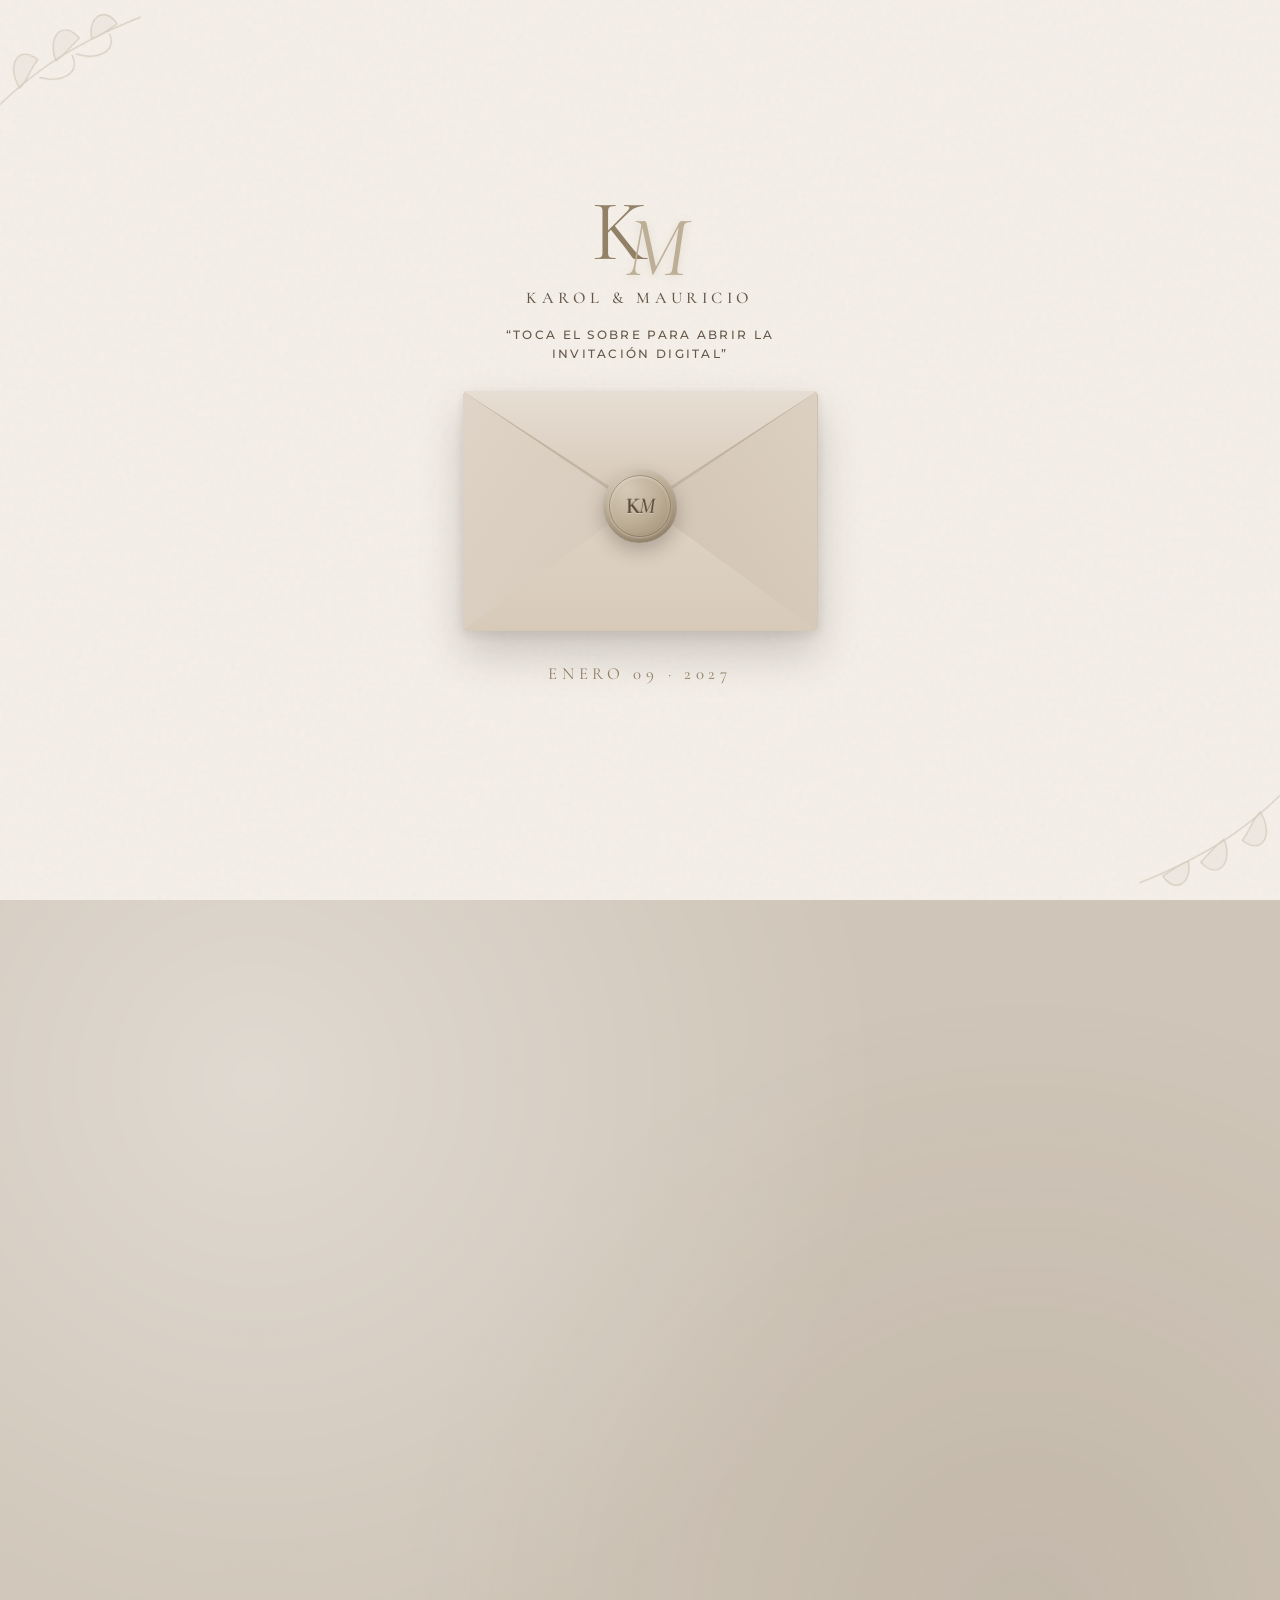
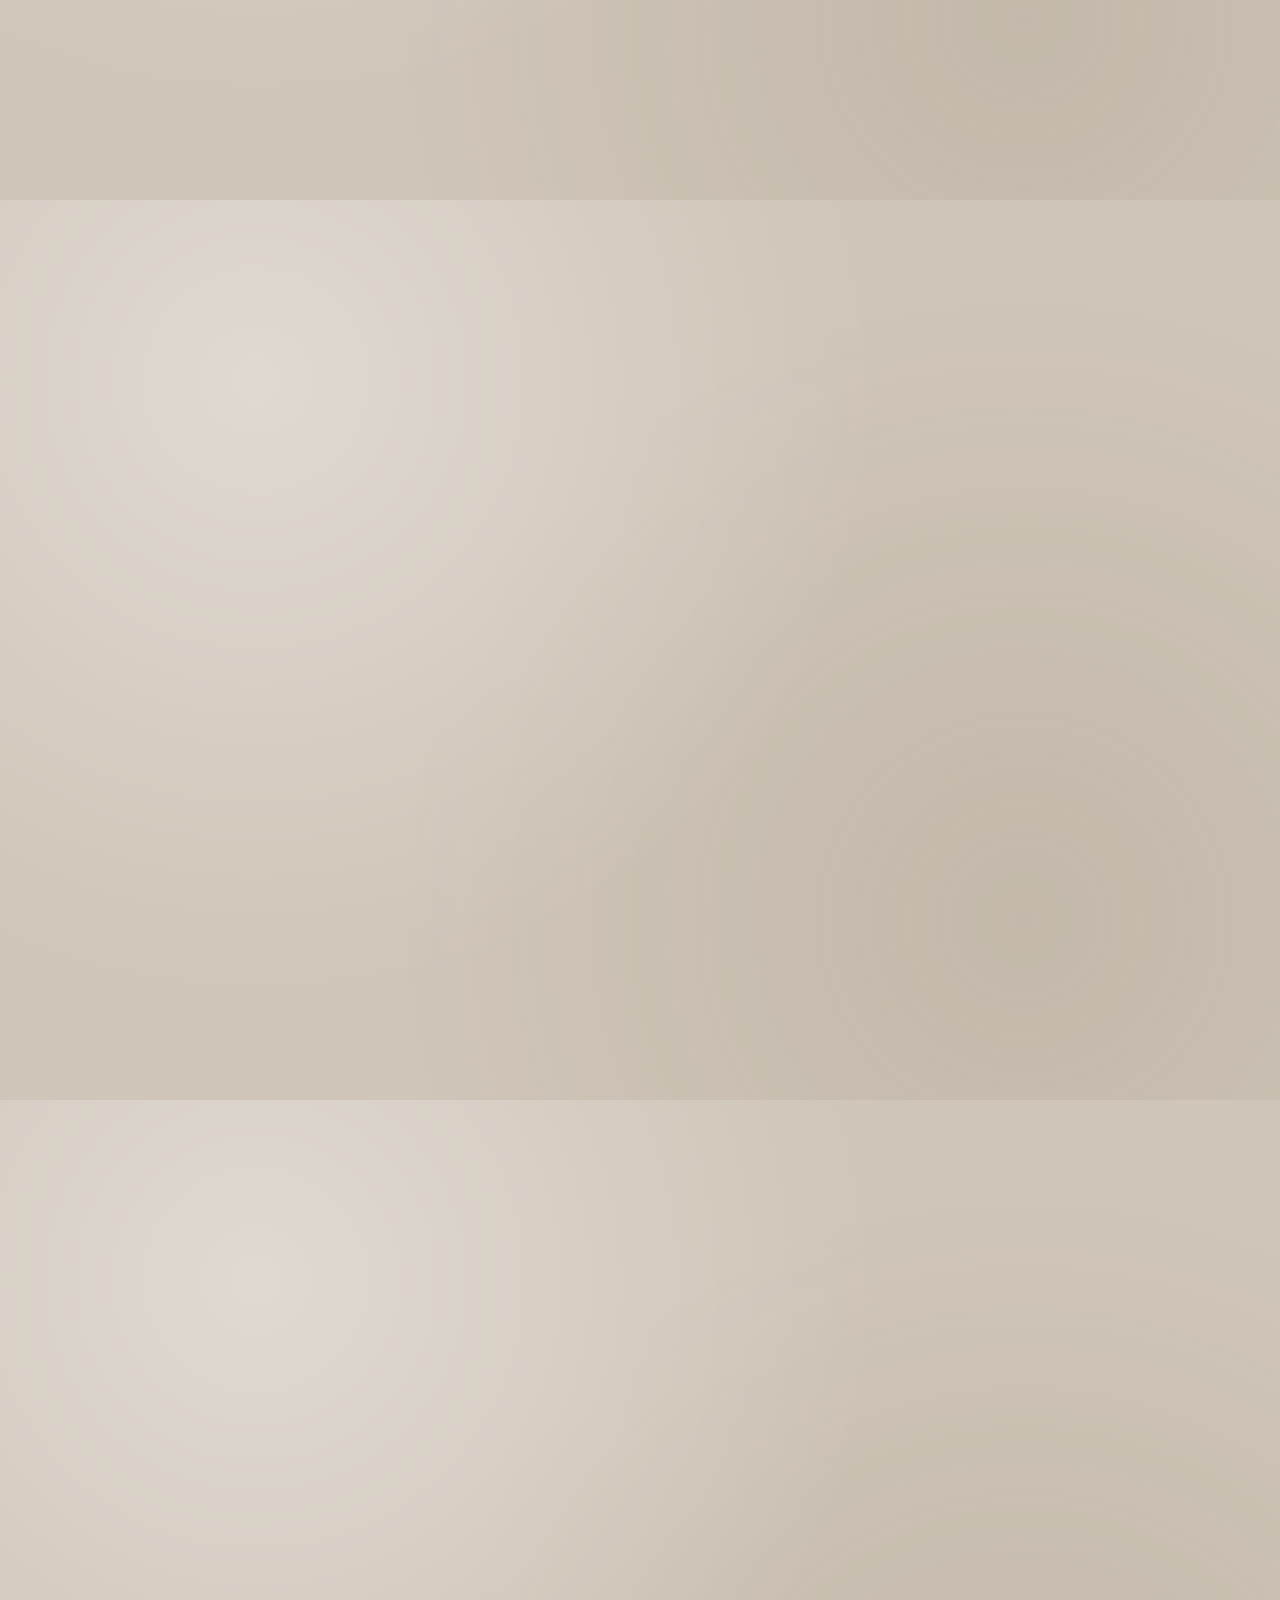
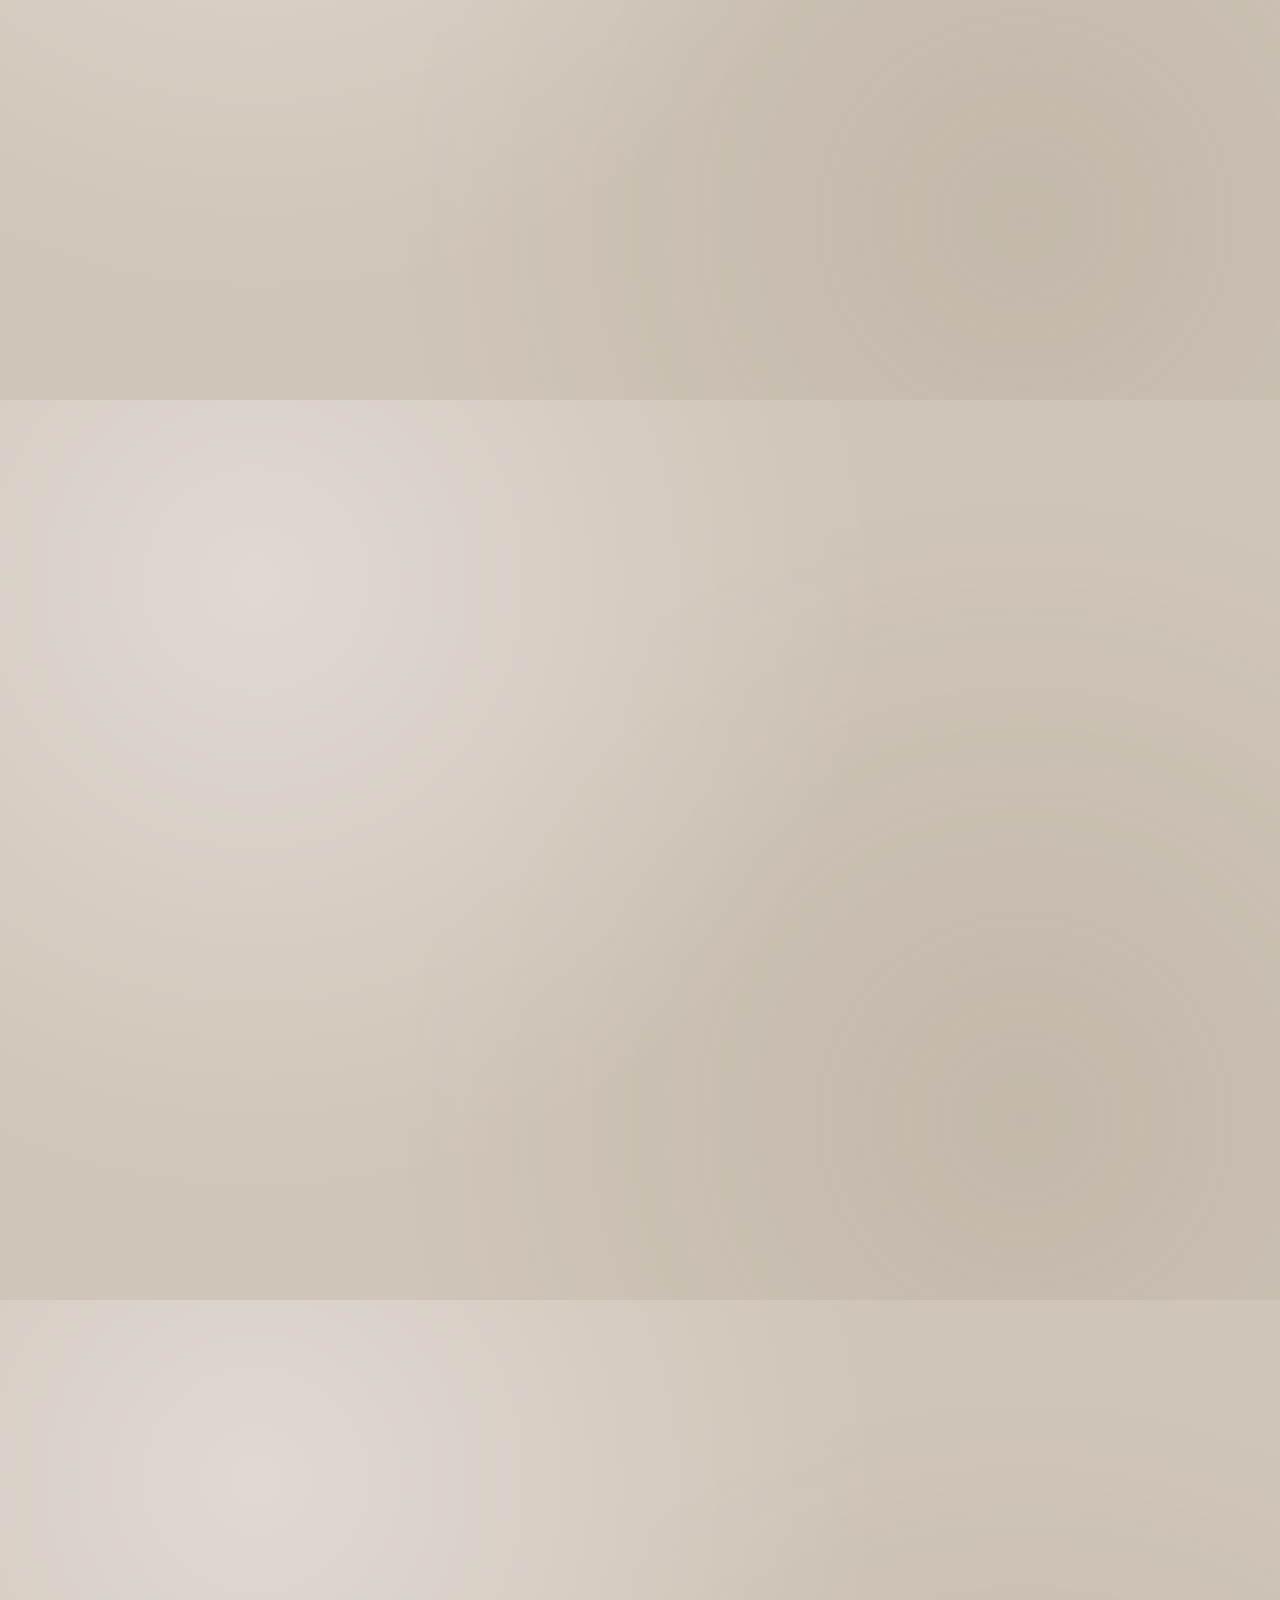
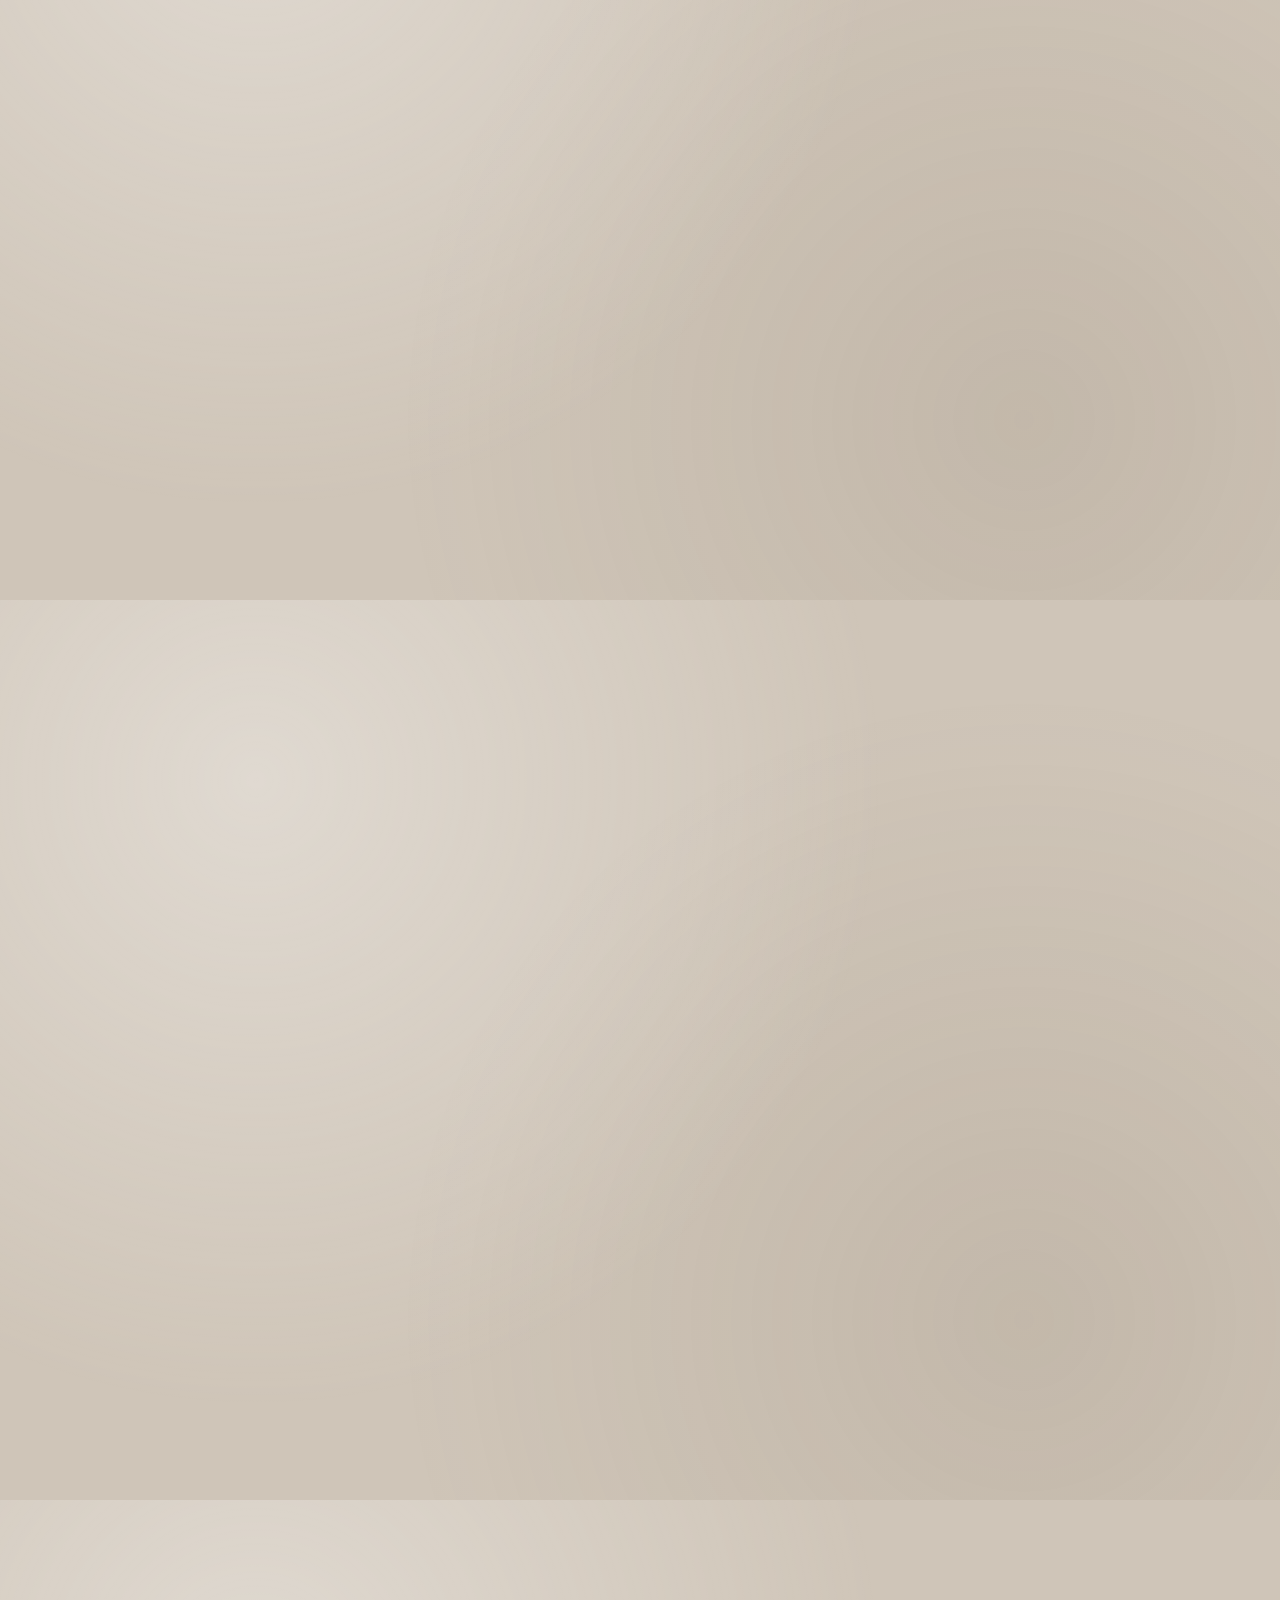
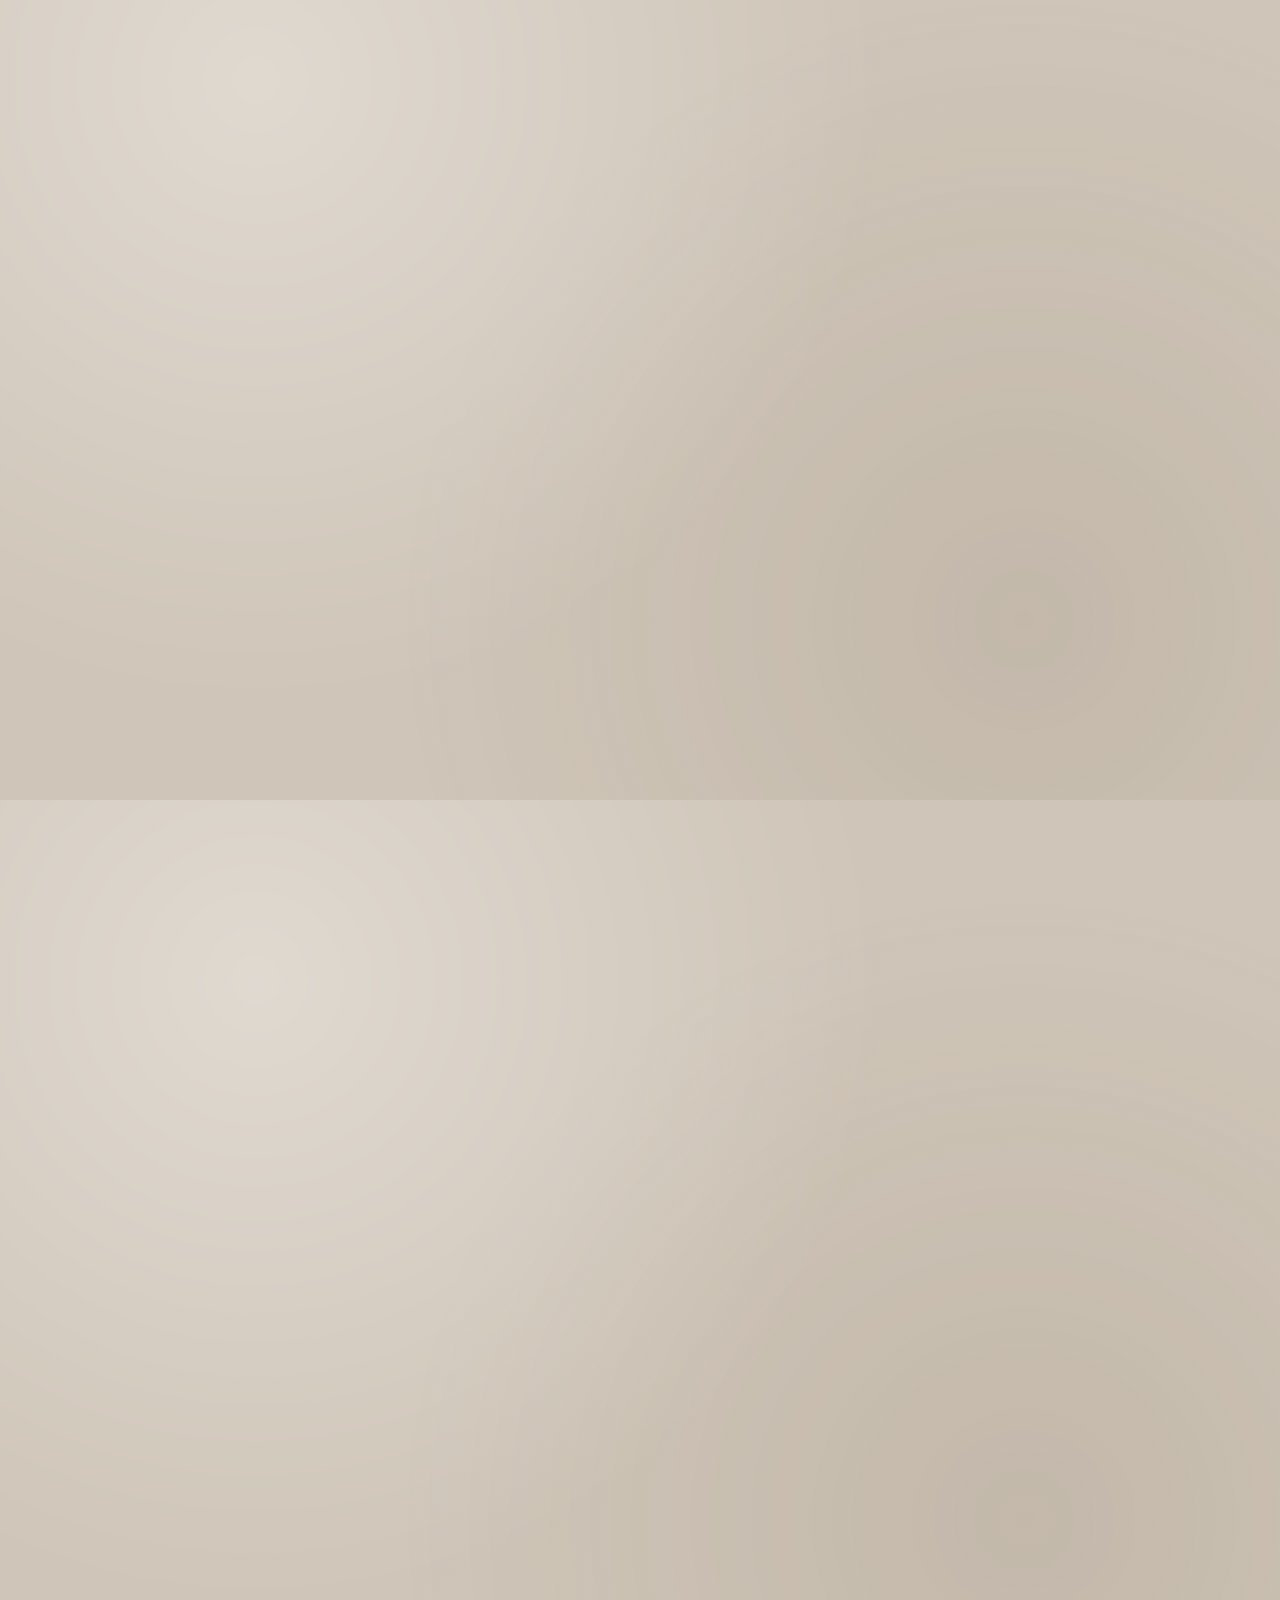
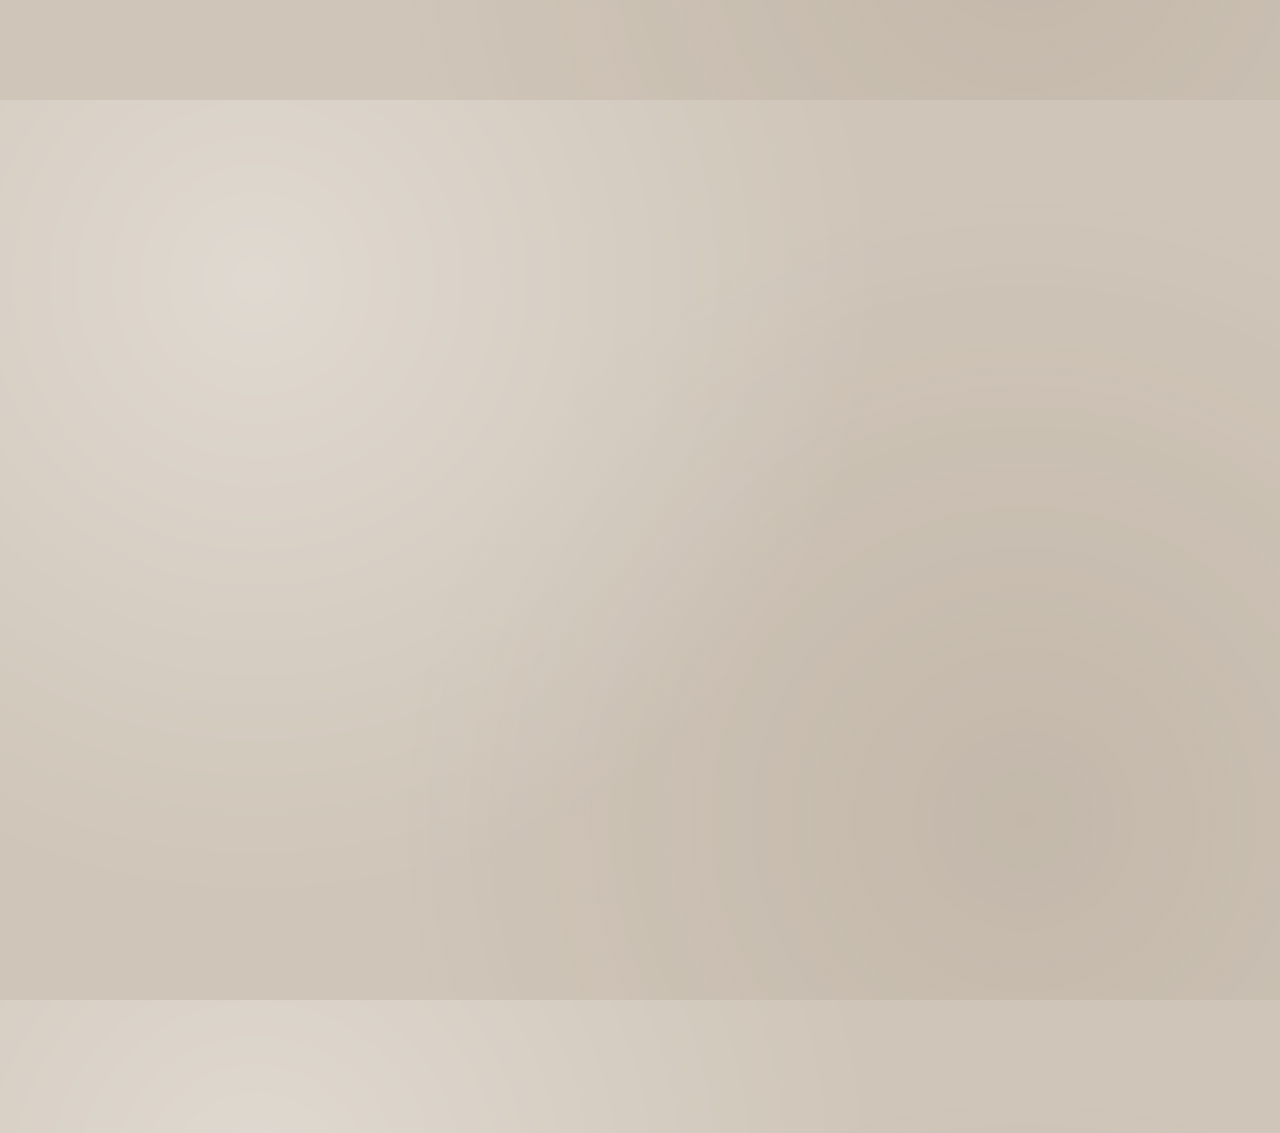
==== commit 655487a8: "Activar pulso en boton ver invitacion y configurar inicio de musica en segundo 31" ====
--- a/index.html
+++ b/index.html
@@ -107,8 +107,11 @@
           <p class="reveal-card-copy">
             ¡Nos casamos!<br />Y queremos que estés presente
           </p>
-          <button id="enter-invitation-btn" class="btn-pill" type="button">
-            Ver invitación
+          <button id="enter-invitation-btn" class="btn-pill enter-invitation-btn" type="button">
+            <span>Ver invitación</span>
+            <svg class="btn-icon" viewBox="0 0 24 24" width="18" height="18" fill="none" stroke="currentColor" stroke-width="2.5" stroke-linecap="round" stroke-linejoin="round" aria-hidden="true">
+              <polyline points="6 9 12 15 18 9"></polyline>
+            </svg>
           </button>
         </div>
       </div>
--- a/css/styles.css
+++ b/css/styles.css
@@ -303,7 +303,7 @@
 }
 
 .envelope-stage.is-open .envelope-photo-card {
-  transform: translateY(-48%) scale(1);
+  transform: translateY(-56%) scale(1);
   opacity: 1;
   z-index: 3;
 }
@@ -348,11 +348,11 @@
   top: 0;
   left: 0;
   width: 100%;
-  height: 58%;
+  height: 48%;
   z-index: 5;
   transform-origin: top center;
   transform-style: preserve-3d;
-  transition: transform 0.85s cubic-bezier(0.32, 0.72, 0, 1);
+  transition: transform 0.85s cubic-bezier(0.32, 0.72, 0, 1), opacity 0.4s ease;
   pointer-events: none;
 }
 
@@ -380,6 +380,8 @@
 .envelope-stage.is-open .envelope-flap {
   transform: rotateX(180deg);
   z-index: 1;
+  opacity: 0;
+  transition: transform 0.75s cubic-bezier(0.32, 0.72, 0, 1), opacity 0.35s ease 0.42s;
 }
 
 /* Sello de Lacre 3D (#bdae96) */
@@ -424,7 +426,7 @@
 
 .wax-seal--envelope {
   position: absolute;
-  top: 56%;
+  top: 48%;
   left: 50%;
   transform: translate(-50%, -50%);
   z-index: 6;
@@ -618,6 +620,63 @@
   background: var(--accent);
   color: var(--white);
   border-color: var(--accent);
+}
+
+/* Animación de pulso llamativa e irresistible para entrar a la invitación */
+#enter-invitation-btn,
+.enter-invitation-btn {
+  position: relative;
+  display: inline-flex;
+  align-items: center;
+  justify-content: center;
+  gap: 10px;
+  background: linear-gradient(135deg, #c4b39b 0%, #a8947a 100%) !important;
+  color: #ffffff !important;
+  font-weight: 700;
+  letter-spacing: 0.18em;
+  text-transform: uppercase;
+  border: 1px solid rgba(255, 255, 255, 0.45) !important;
+  box-shadow: 0 8px 22px rgba(107, 90, 69, 0.28);
+  animation: pulseWeddingBtn 1.8s ease-in-out infinite !important;
+  cursor: pointer;
+}
+
+@keyframes pulseWeddingBtn {
+  0% {
+    transform: scale(1);
+    box-shadow: 0 0 0 0 rgba(189, 174, 150, 0.8), 0 8px 22px rgba(107, 90, 69, 0.28);
+  }
+  50% {
+    transform: scale(1.055);
+    box-shadow: 0 0 0 16px rgba(189, 174, 150, 0), 0 14px 32px rgba(107, 90, 69, 0.42);
+  }
+  100% {
+    transform: scale(1);
+    box-shadow: 0 0 0 0 rgba(189, 174, 150, 0), 0 8px 22px rgba(107, 90, 69, 0.28);
+  }
+}
+
+#enter-invitation-btn:hover,
+#enter-invitation-btn:focus-visible,
+.enter-invitation-btn:hover,
+.enter-invitation-btn:focus-visible {
+  transform: translateY(-2px) scale(1.07) !important;
+  box-shadow: 0 16px 34px rgba(107, 90, 69, 0.48) !important;
+}
+
+#enter-invitation-btn .btn-icon,
+.enter-invitation-btn .btn-icon {
+  display: inline-block;
+  animation: bounceDownArrow 1.4s ease-in-out infinite;
+}
+
+@keyframes bounceDownArrow {
+  0%, 100% {
+    transform: translateY(0);
+  }
+  50% {
+    transform: translateY(4px);
+  }
 }
 
 /* ============================================================
